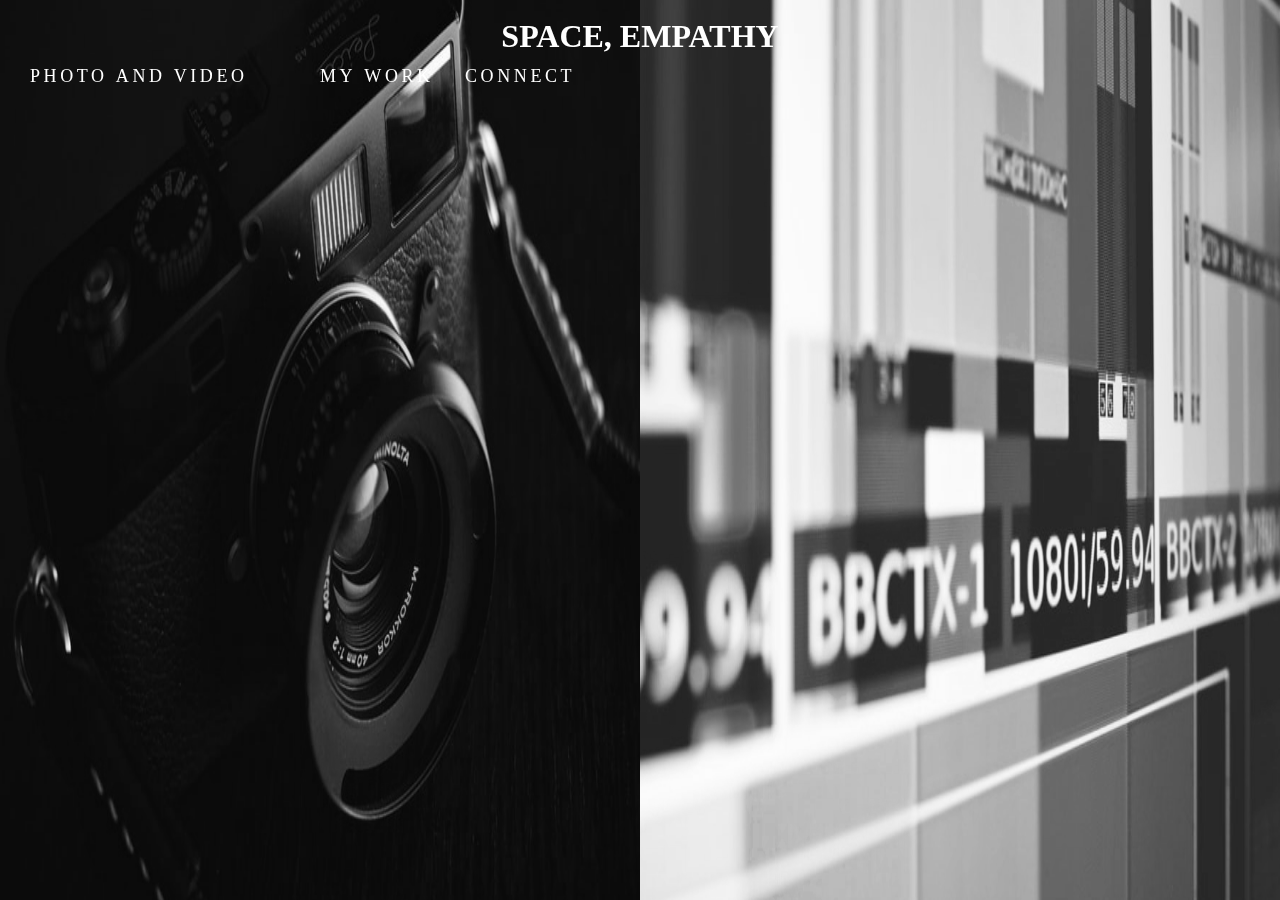
==== index.html @ 740374d9 "scroll ing" ====
<!DOCTYPE html>
<html lang="en">
<head>
  <meta charset="UTF-8">
  <title>Space, Empathy</title>

  <meta name="author" content="kade">
  <meta name="description" content="">

  <meta http-equiv="X-UA-Compatible" content="IE=edge">
  <meta name="viewport" content="width=device-width, initial-scale=1.0">

  <!-- og -->
  <meta property="og:type" content="website">
  <meta property="og:site_name" content="">
  <meta property="og:title" content="">
  <meta property="og:description" content="">
  <meta property="og:img" content="">
  <meta property="og:url" content="">

  <!-- twitter -->
  <meta property="twitter:card" content="summary">
  <meta property="twitter:site" content="">
  <meta property="twitter:title" content="">
  <meta property="twitter:description" content="">
  <meta property="twitter:img" content="">
  <meta property="twitter:url" content="">

  <!-- StyleSheet -->
  <link rel="stylesheet" href="./css/reset.css">
  <link rel="stylesheet" href="https://maxcdn.bootstrapcdn.com/font-awesome/4.7.0/css/font-awesome.min.css">
  <link rel="stylesheet" href="./css/global.css">

  <!-- favicon -->
  <link rel="icon" href="./favicon.png">
  <link rel="apple-touch-icon" href="./favicon.png">
</head>
<body>
<div class="body__container">
  <header id="photo-and-video">
    <nav>
      <h1>space, empathy</h1>
      <ul>
        <li><a href="#photo-and-video">Photo&nbsp;and&nbsp;Video</a></li>
        <li><a href="#my-work">My&nbsp;Work</a></li>
        <li><a href="#connect">Connect</a></li>
      </ul>
      <button type="button"><i class="fa fa-angle-left"></i></button>
    </nav>
    <section class="section home-section">
      <div class="camera-container"><img class="camera-img" src="./images/header-camera.jpg" alt="Camera"></div>
      <div class="video-container"><img class="video-img" src="./images/header-video.jpg" alt="Video"></div>
    </section>
  </header>
  <main>
    <!--<section class="hidden-section"></section>-->
    <section id="my-work" class="section">
      <h2>My Work</h2>
      <div class="work-container">

      </div>
    </section>
    <footer id="connect" class="section">

    </footer>
  </main>
</div>

<script src="./js/scroll.js"></script>
</body>
</html>
---- css/global.css ----
@import url("https://fonts.googleapis.com/css2?family=Noto+Sans+JP:wght@100;300;400;500;700;900&display=swap");.body__container{background:#4d4d4d;position:relative}.body__container *{box-sizing:border-box}.body__container .section{position:absolute;height:100vh;width:100%}.body__container #photo-and-video nav{box-sizing:border-box;position:fixed;z-index:10;top:0;left:0;right:0;color:#fff;padding:20px 0;text-transform:uppercase}.body__container #photo-and-video nav h1{font-size:32px;font-weight:700;text-align:center;margin-bottom:15px}.body__container #photo-and-video nav h1:hover{cursor:default}.body__container #photo-and-video nav ul{width:50%;padding:0 30px;display:grid;grid-template-columns:2fr 1fr 1fr;font-size:18px;font-weight:100;letter-spacing:.2em}.body__container #photo-and-video nav ul li a:hover{color:#a8a0a0}.body__container #photo-and-video nav button{display:none;border:none;outline:none;background:none;color:#fff;font-size:3em;position:absolute;transform:translate(-50%, -50%);top:75%;left:50px}.body__container #photo-and-video nav button:hover{cursor:pointer}.body__container #photo-and-video section{display:flex;z-index:3}.body__container #photo-and-video section .camera-container,.body__container #photo-and-video section .video-container{width:50%;height:100%;overflow:hidden;display:flex;justify-content:center;align-items:center;transition:all 2s}.body__container #photo-and-video section .camera-container.view,.body__container #photo-and-video section .video-container.view{width:100%}.body__container #photo-and-video section .camera-container.hide,.body__container #photo-and-video section .video-container.hide{width:0}.body__container #photo-and-video section .camera-container img,.body__container #photo-and-video section .video-container img{height:120%;width:120%;filter:grayscale(100%);transition:filter .5s;cursor:pointer}.body__container #photo-and-video section .camera-container img:hover,.body__container #photo-and-video section .video-container img:hover{filter:none}.body__container main #my-work{background:red;z-index:2}.body__container main #connect{background:blue;z-index:1}
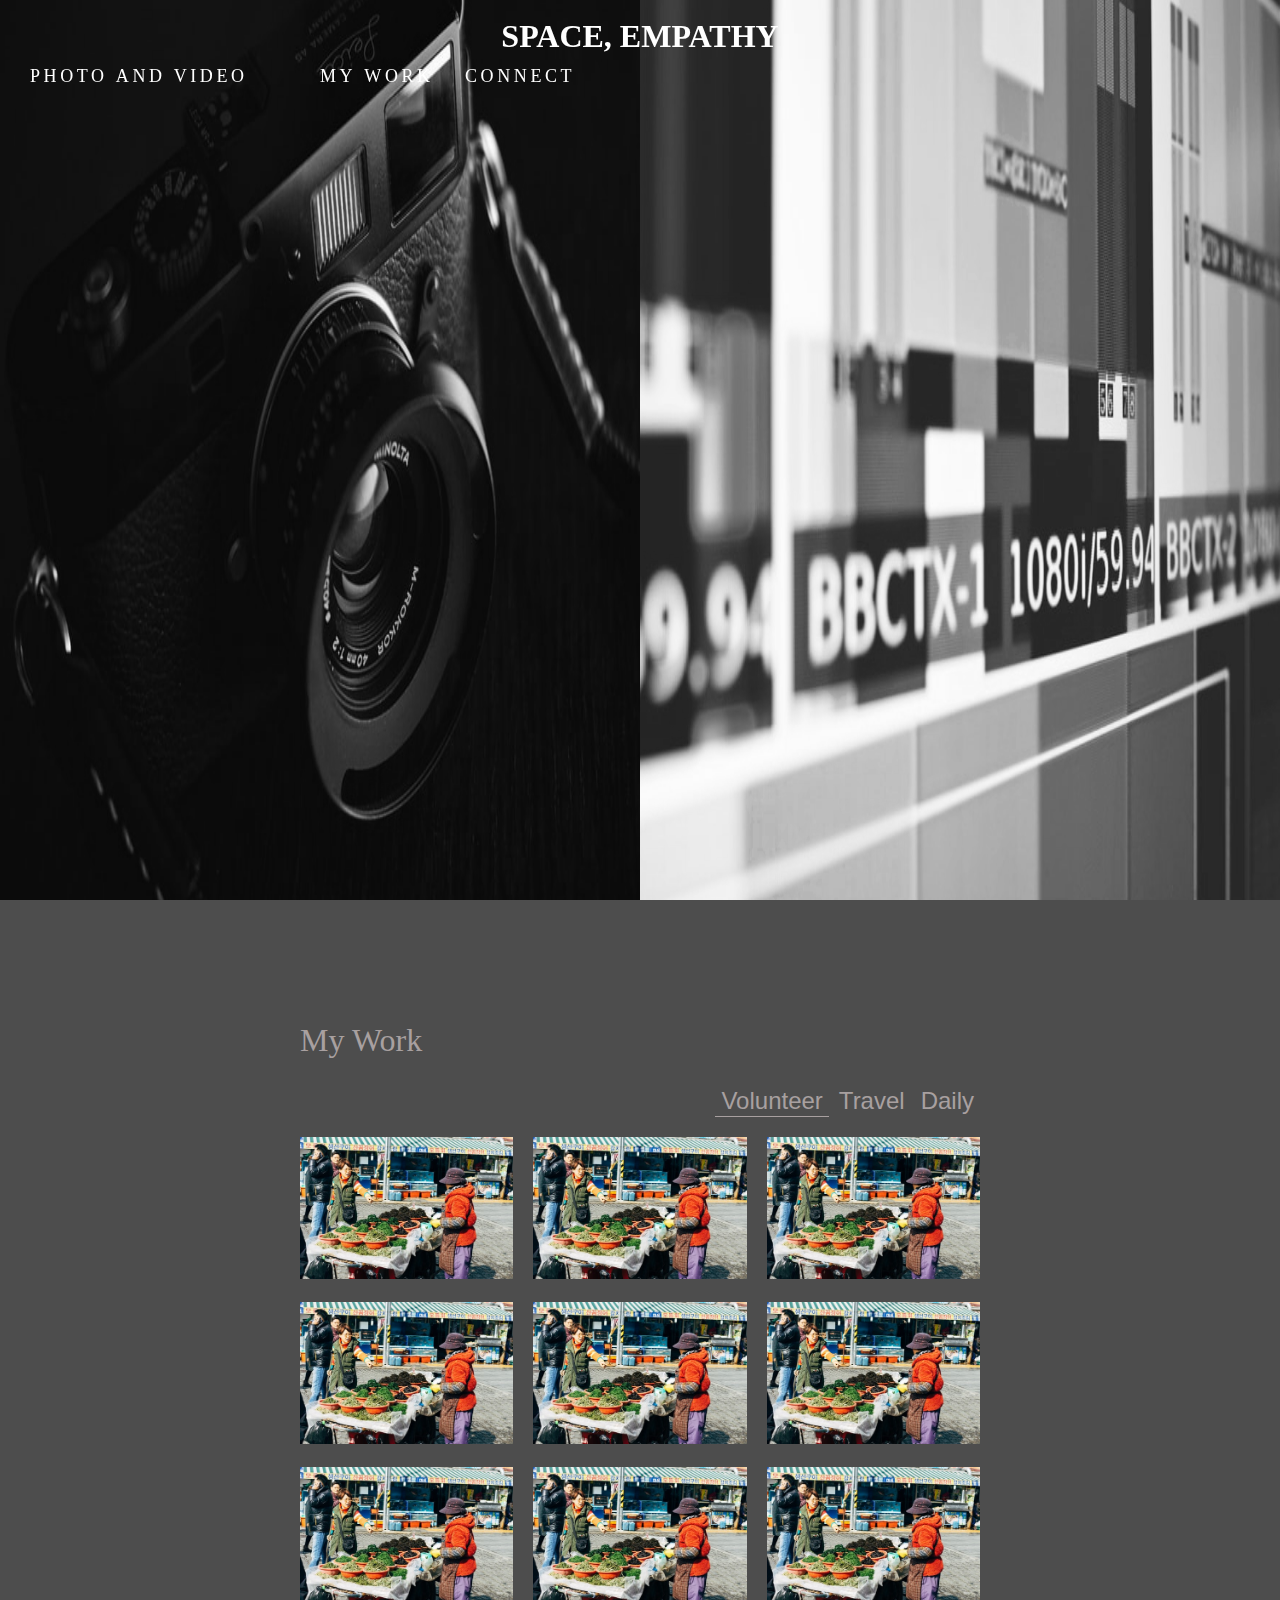
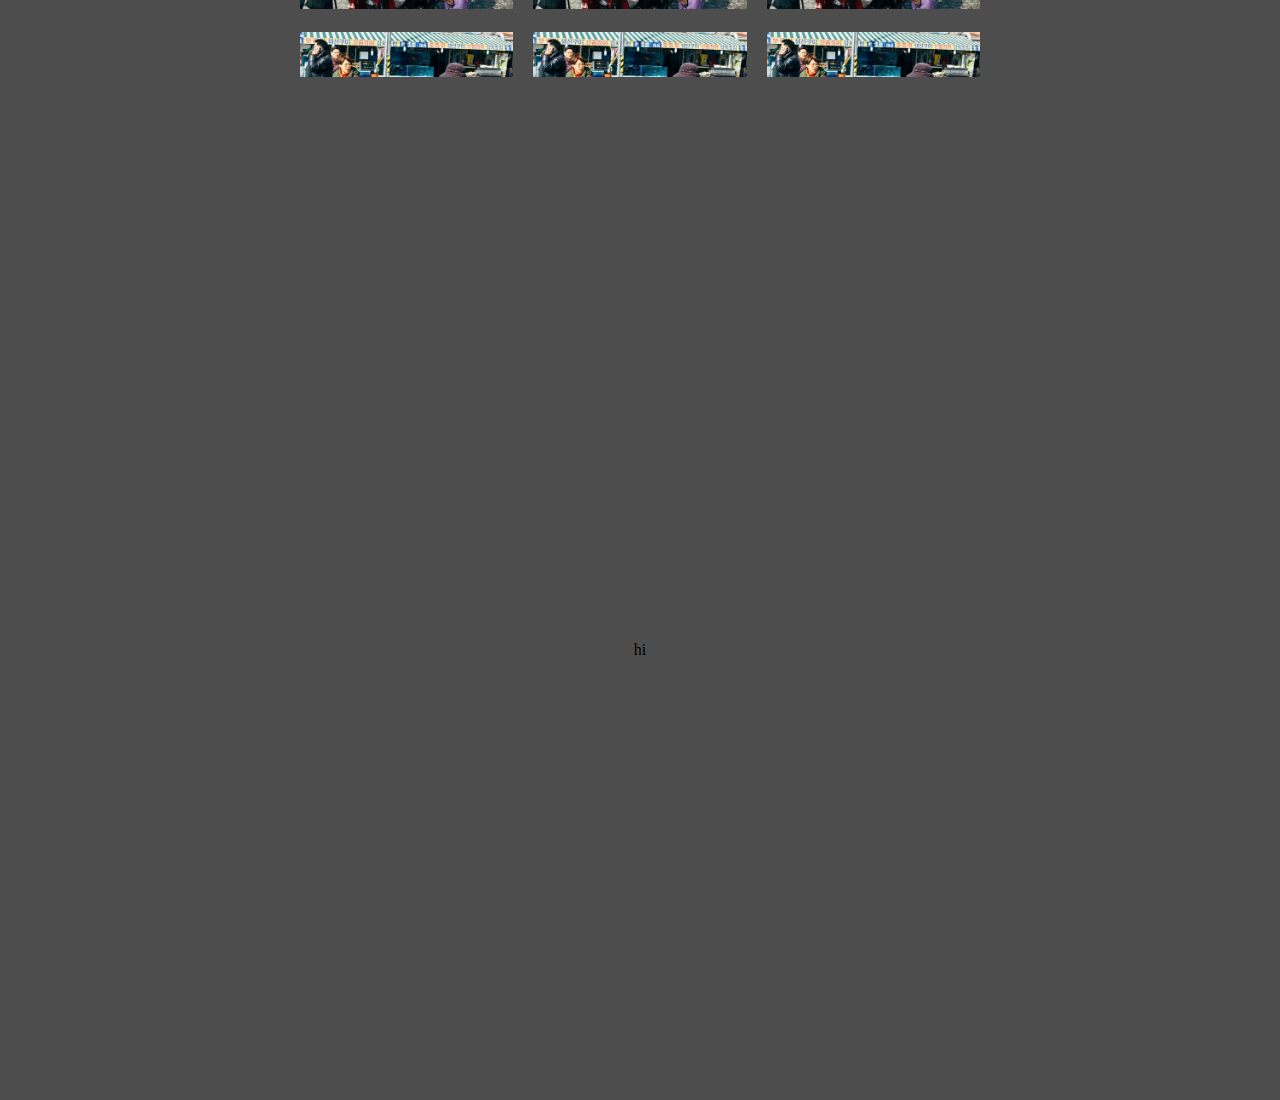
==== commit 9e37fbdf: "main js finish" ====
--- a/index.html
+++ b/index.html
@@ -56,16 +56,68 @@
     <!--<section class="hidden-section"></section>-->
     <section id="my-work" class="section">
       <h2>My Work</h2>
+      <div class="btn-group">
+        <button class="btn">Volunteer</button>
+        <button class="btn">Travel</button>
+        <button class="btn">Daily</button>
+      </div>
       <div class="work-container">
-
+        <div class="my-work-imgs display-on">
+          <ul>
+            <li><img src="./images/Daily1.jpg" alt="1"></li>
+            <li><img src="./images/Daily1.jpg" alt="1"></li>
+            <li><img src="./images/Daily1.jpg" alt="1"></li>
+            <li><img src="./images/Daily1.jpg" alt="1"></li>
+            <li><img src="./images/Daily1.jpg" alt="1"></li>
+            <li><img src="./images/Daily1.jpg" alt="1"></li>
+            <li><img src="./images/Daily1.jpg" alt="1"></li>
+            <li><img src="./images/Daily1.jpg" alt="1"></li>
+            <li><img src="./images/Daily1.jpg" alt="1"></li>
+            <li><img src="./images/Daily1.jpg" alt="1"></li>
+            <li><img src="./images/Daily1.jpg" alt="1"></li>
+            <li><img src="./images/Daily1.jpg" alt="1"></li>
+          </ul>
+        </div>
+        <div class="my-work-imgs display-none">
+          <ul>
+            <li><img src="./images/Daily2.jpg" alt="2"></li>
+            <li><img src="./images/Daily2.jpg" alt="2"></li>
+            <li><img src="./images/Daily2.jpg" alt="2"></li>
+            <li><img src="./images/Daily2.jpg" alt="2"></li>
+            <li><img src="./images/Daily2.jpg" alt="2"></li>
+            <li><img src="./images/Daily2.jpg" alt="2"></li>
+            <li><img src="./images/Daily2.jpg" alt="2"></li>
+            <li><img src="./images/Daily2.jpg" alt="2"></li>
+            <li><img src="./images/Daily2.jpg" alt="2"></li>
+            <li><img src="./images/Daily2.jpg" alt="2"></li>
+            <li><img src="./images/Daily2.jpg" alt="2"></li>
+            <li><img src="./images/Daily2.jpg" alt="2"></li>
+          </ul>
+        </div>
+        <div class="my-work-imgs display-none">
+          <ul>
+            <li><img src="./images/Daily3.jpg" alt="3"></li>
+            <li><img src="./images/Daily3.jpg" alt="3"></li>
+            <li><img src="./images/Daily3.jpg" alt="3"></li>
+            <li><img src="./images/Daily3.jpg" alt="3"></li>
+            <li><img src="./images/Daily3.jpg" alt="3"></li>
+            <li><img src="./images/Daily3.jpg" alt="3"></li>
+            <li><img src="./images/Daily3.jpg" alt="3"></li>
+            <li><img src="./images/Daily3.jpg" alt="3"></li>
+            <li><img src="./images/Daily3.jpg" alt="3"></li>
+            <li><img src="./images/Daily3.jpg" alt="3"></li>
+            <li><img src="./images/Daily3.jpg" alt="3"></li>
+            <li><img src="./images/Daily3.jpg" alt="3"></li>
+          </ul>
+        </div>
       </div>
     </section>
     <footer id="connect" class="section">
-
+      hi
     </footer>
   </main>
 </div>
 
-<script src="./js/scroll.js"></script>
+<script src="./js/global.js"></script>
 </body>
 </html>--- a/css/global.css
+++ b/css/global.css
@@ -1 +1 @@
-@import url("https://fonts.googleapis.com/css2?family=Noto+Sans+JP:wght@100;300;400;500;700;900&display=swap");.body__container{background:#4d4d4d;position:relative}.body__container *{box-sizing:border-box}.body__container .section{position:absolute;height:100vh;width:100%}.body__container #photo-and-video nav{box-sizing:border-box;position:fixed;z-index:10;top:0;left:0;right:0;color:#fff;padding:20px 0;text-transform:uppercase}.body__container #photo-and-video nav h1{font-size:32px;font-weight:700;text-align:center;margin-bottom:15px}.body__container #photo-and-video nav h1:hover{cursor:default}.body__container #photo-and-video nav ul{width:50%;padding:0 30px;display:grid;grid-template-columns:2fr 1fr 1fr;font-size:18px;font-weight:100;letter-spacing:.2em}.body__container #photo-and-video nav ul li a:hover{color:#a8a0a0}.body__container #photo-and-video nav button{display:none;border:none;outline:none;background:none;color:#fff;font-size:3em;position:absolute;transform:translate(-50%, -50%);top:75%;left:50px}.body__container #photo-and-video nav button:hover{cursor:pointer}.body__container #photo-and-video section{display:flex;z-index:3}.body__container #photo-and-video section .camera-container,.body__container #photo-and-video section .video-container{width:50%;height:100%;overflow:hidden;display:flex;justify-content:center;align-items:center;transition:all 2s}.body__container #photo-and-video section .camera-container.view,.body__container #photo-and-video section .video-container.view{width:100%}.body__container #photo-and-video section .camera-container.hide,.body__container #photo-and-video section .video-container.hide{width:0}.body__container #photo-and-video section .camera-container img,.body__container #photo-and-video section .video-container img{height:120%;width:120%;filter:grayscale(100%);transition:filter .5s;cursor:pointer}.body__container #photo-and-video section .camera-container img:hover,.body__container #photo-and-video section .video-container img:hover{filter:none}.body__container main #my-work{background:red;z-index:2}.body__container main #connect{background:blue;z-index:1}
+@import url("https://fonts.googleapis.com/css2?family=Noto+Sans+JP:wght@100;300;400;500;700;900&display=swap");.body__container{background:#4d4d4d;position:relative}.body__container *{box-sizing:border-box}.body__container *.section{position:absolute;height:100vh;width:100%;transition:all .8s ease-in}.body__container *.scroll-up{top:-100vh}.body__container *.scroll-down{top:0}.body__container *.display-none{display:none}.body__container *.display-on{display:block}.body__container #photo-and-video nav{box-sizing:border-box;position:fixed;z-index:10;top:0;left:0;right:0;color:#fff;padding:20px 0;text-transform:uppercase}.body__container #photo-and-video nav h1{font-size:32px;font-weight:700;text-align:center;margin-bottom:15px}.body__container #photo-and-video nav h1:hover{cursor:default}.body__container #photo-and-video nav ul{width:50%;padding:0 30px;display:grid;grid-template-columns:2fr 1fr 1fr;font-size:18px;font-weight:100;letter-spacing:.2em}.body__container #photo-and-video nav ul li a:hover{color:#a8a0a0}.body__container #photo-and-video nav button{display:none;border:none;outline:none;background:none;color:#fff;font-size:3em;position:absolute;transform:translate(-50%, -50%);top:75%;left:50px}.body__container #photo-and-video nav button:hover{cursor:pointer}.body__container #photo-and-video section{display:flex;z-index:5}.body__container #photo-and-video section .camera-container,.body__container #photo-and-video section .video-container{width:50%;height:100%;overflow:hidden;display:flex;justify-content:center;align-items:center;transition:all 2s}.body__container #photo-and-video section .camera-container.view,.body__container #photo-and-video section .video-container.view{width:100%}.body__container #photo-and-video section .camera-container.hide,.body__container #photo-and-video section .video-container.hide{width:0}.body__container #photo-and-video section .camera-container img,.body__container #photo-and-video section .video-container img{height:120%;width:120%;filter:grayscale(100%);transition:filter .5s;cursor:pointer}.body__container #photo-and-video section .camera-container img:hover,.body__container #photo-and-video section .video-container img:hover{filter:none}.body__container main #my-work{background:#4d4d4d;display:flex;flex-direction:column;justify-content:center;align-items:center;padding:0 300px;top:100vh}.body__container main #my-work h2{font-size:32px;color:#a8a0a0;font-weight:400;align-self:flex-start;margin-bottom:30px}.body__container main #my-work .btn-group{margin-left:auto;margin-bottom:20px}.body__container main #my-work .btn-group button{border:none;outline:none;background:none;font-size:24px;color:#a8a0a0;border-bottom:1px solid #4d4d4d}.body__container main #my-work .btn-group button:hover{cursor:pointer}.body__container main #my-work .work-container{width:100%;height:60%;overflow-y:scroll;-ms-overflow-style:none;scrollbar-width:none}.body__container main #my-work .work-container::-webkit-scrollbar{display:none}.body__container main #my-work .work-container .my-work-imgs{width:100%}.body__container main #my-work .work-container .my-work-imgs ul{width:100%;display:grid;grid-template-columns:repeat(3, 1fr);gap:20px}.body__container main #my-work .work-container .my-work-imgs ul li img{width:100%}.body__container main #connect{top:200vh;background:#4d4d4d;display:flex;justify-content:center;align-items:center}
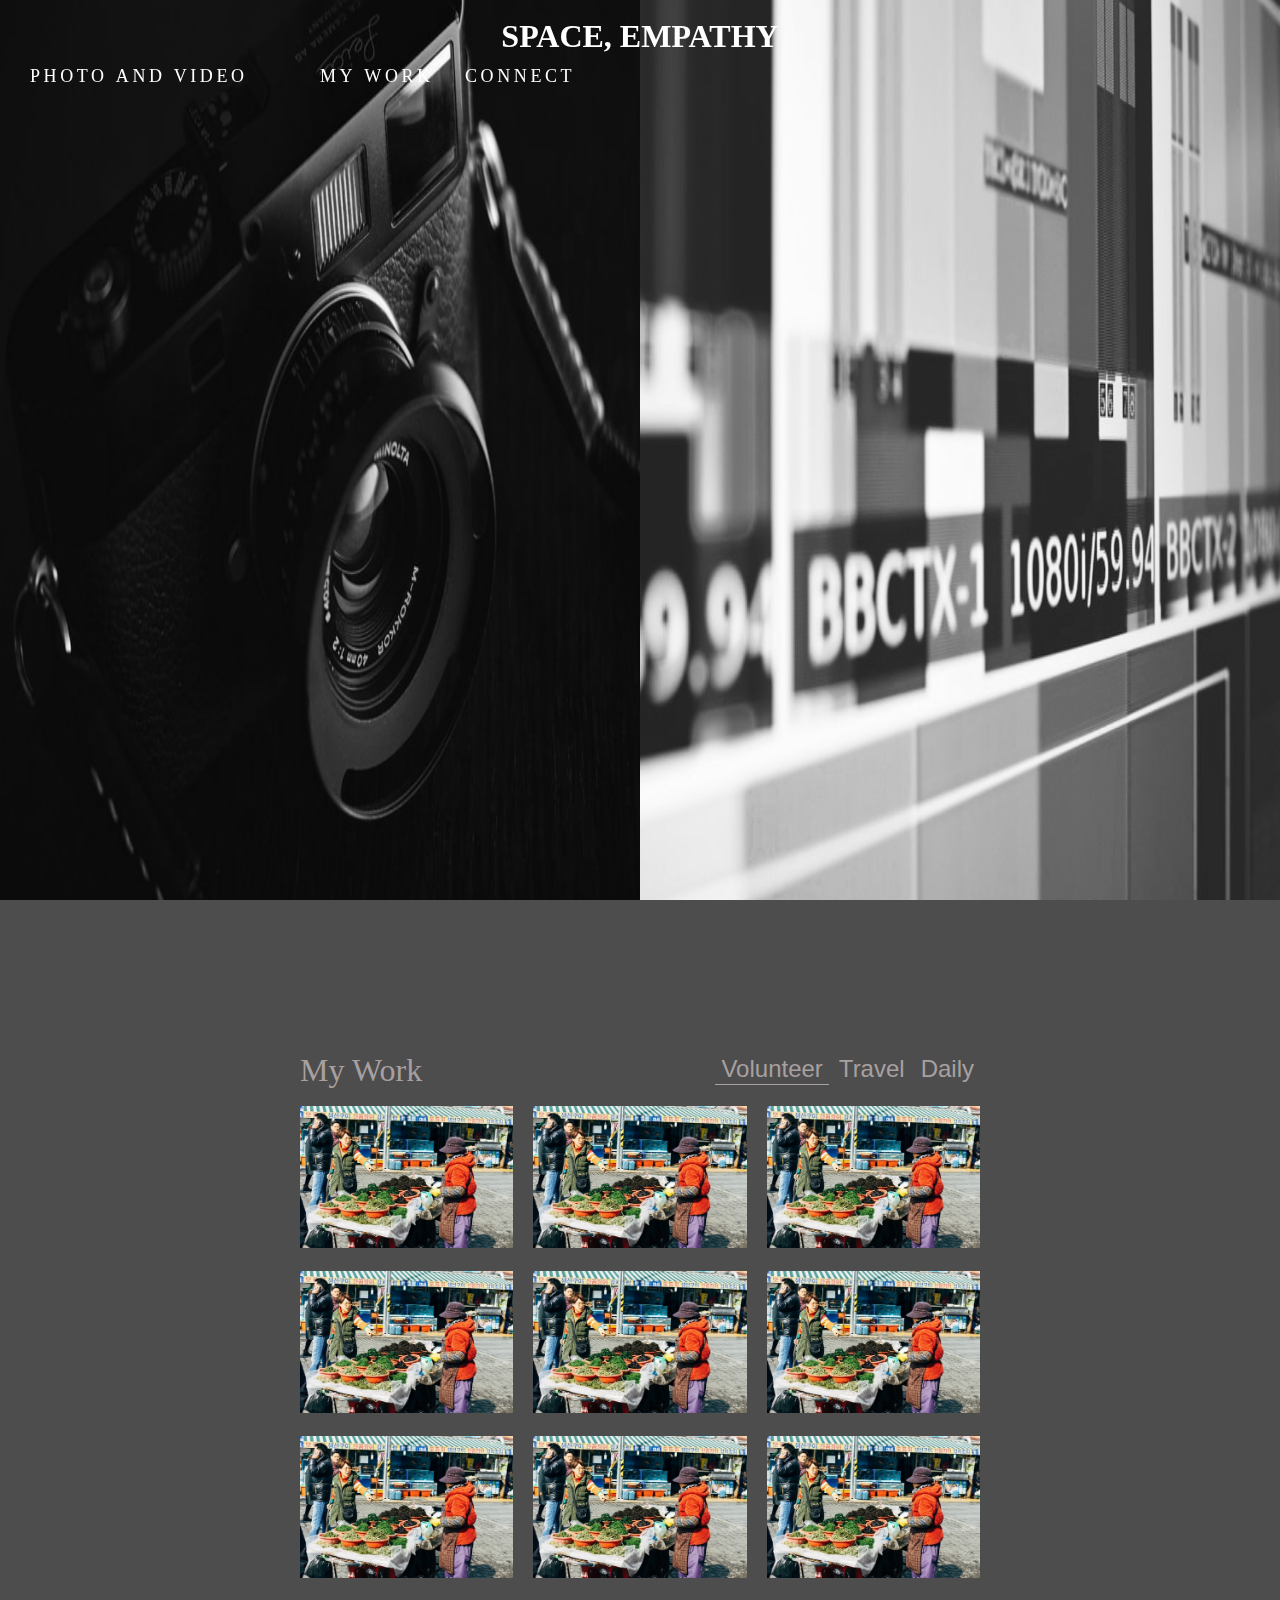
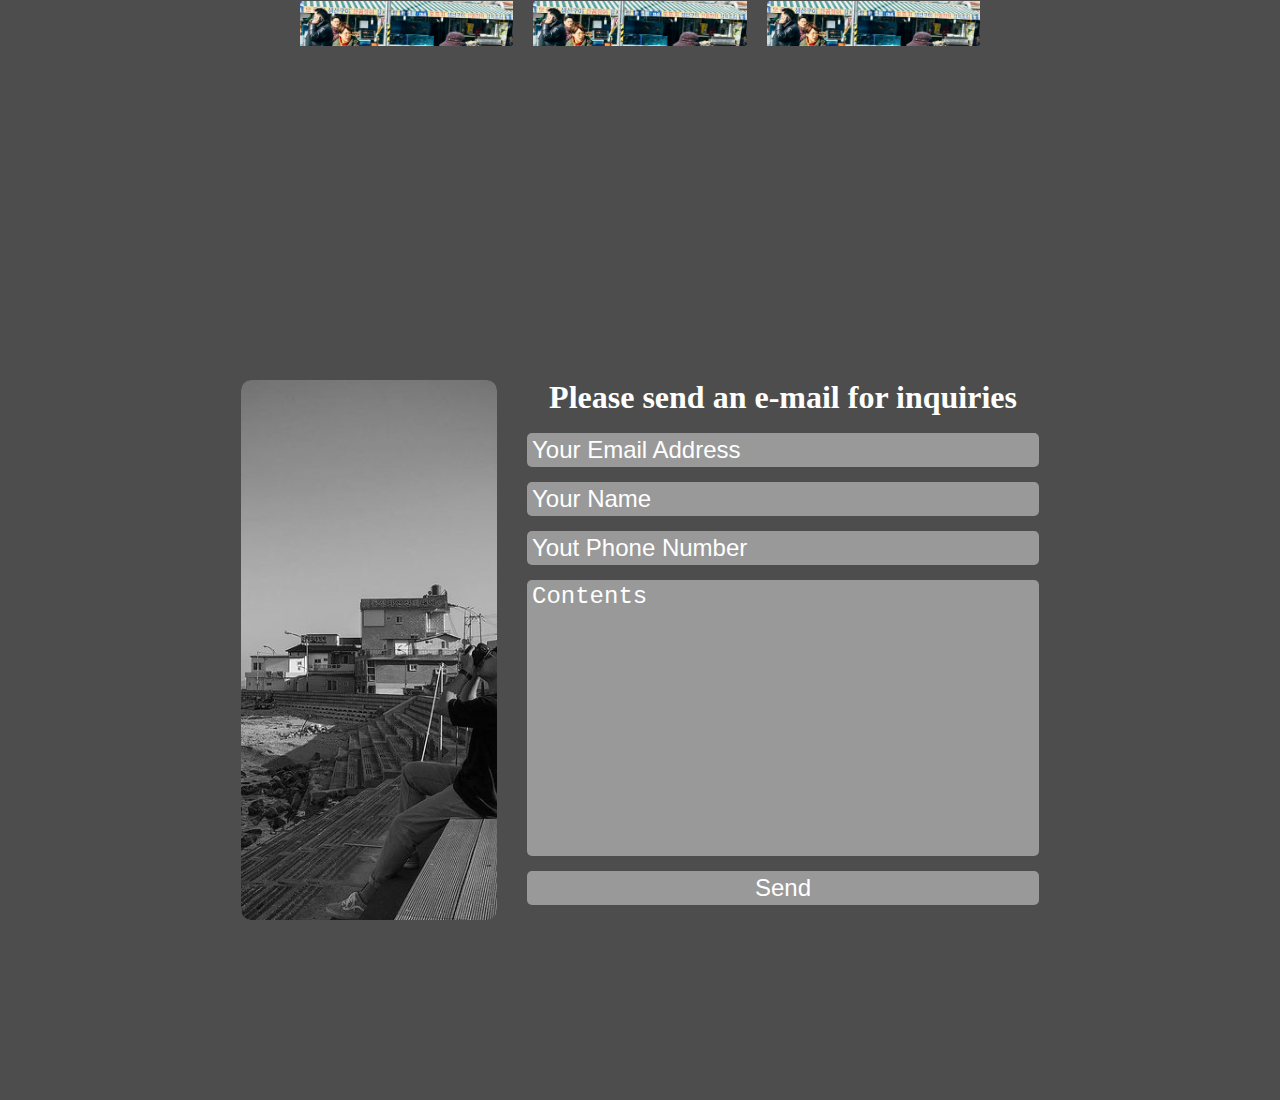
==== commit d6150511: "main mark up finish" ====
--- a/index.html
+++ b/index.html
@@ -55,11 +55,13 @@
   <main>
     <!--<section class="hidden-section"></section>-->
     <section id="my-work" class="section">
-      <h2>My Work</h2>
-      <div class="btn-group">
-        <button class="btn">Volunteer</button>
-        <button class="btn">Travel</button>
-        <button class="btn">Daily</button>
+      <div class="work-header">
+        <h2>My Work</h2>
+        <div class="btn-group">
+          <button class="btn">Volunteer</button>
+          <button class="btn">Travel</button>
+          <button class="btn">Daily</button>
+        </div>
       </div>
       <div class="work-container">
         <div class="my-work-imgs display-on">
@@ -113,7 +115,33 @@
       </div>
     </section>
     <footer id="connect" class="section">
-      hi
+      <div class="profile-container">
+        <div class="profile-img"></div>
+        <div class="description">
+          <ul>
+            <li>Photographer</li>
+            <li>TaeSan</li>
+          </ul>
+          <ul>
+            <li>Instagram</li>
+            <li><a href="#">Go To Instagram</a></li>
+          </ul>
+          <ul>
+            <li>FaceBook</li>
+            <li><a href="#">Go To FaceBook</a></li>
+          </ul>
+        </div>
+      </div>
+      <div class="send-container" >
+        <h3>Please send an e-mail for inquiries</h3>
+        <form action="/" method="post">
+          <input type="email" placeholder="Your Email Address">
+          <input type="text" placeholder="Your Name">
+          <input type="phone" placeholder="Yout Phone Number">
+          <textarea cols="30" rows="10" placeholder="Contents"></textarea>
+          <button type="submit">Send</button>
+        </form>
+      </div>
     </footer>
   </main>
 </div>
--- a/css/global.css
+++ b/css/global.css
@@ -1 +1 @@
-@import url("https://fonts.googleapis.com/css2?family=Noto+Sans+JP:wght@100;300;400;500;700;900&display=swap");.body__container{background:#4d4d4d;position:relative}.body__container *{box-sizing:border-box}.body__container *.section{position:absolute;height:100vh;width:100%;transition:all .8s ease-in}.body__container *.scroll-up{top:-100vh}.body__container *.scroll-down{top:0}.body__container *.display-none{display:none}.body__container *.display-on{display:block}.body__container #photo-and-video nav{box-sizing:border-box;position:fixed;z-index:10;top:0;left:0;right:0;color:#fff;padding:20px 0;text-transform:uppercase}.body__container #photo-and-video nav h1{font-size:32px;font-weight:700;text-align:center;margin-bottom:15px}.body__container #photo-and-video nav h1:hover{cursor:default}.body__container #photo-and-video nav ul{width:50%;padding:0 30px;display:grid;grid-template-columns:2fr 1fr 1fr;font-size:18px;font-weight:100;letter-spacing:.2em}.body__container #photo-and-video nav ul li a:hover{color:#a8a0a0}.body__container #photo-and-video nav button{display:none;border:none;outline:none;background:none;color:#fff;font-size:3em;position:absolute;transform:translate(-50%, -50%);top:75%;left:50px}.body__container #photo-and-video nav button:hover{cursor:pointer}.body__container #photo-and-video section{display:flex;z-index:5}.body__container #photo-and-video section .camera-container,.body__container #photo-and-video section .video-container{width:50%;height:100%;overflow:hidden;display:flex;justify-content:center;align-items:center;transition:all 2s}.body__container #photo-and-video section .camera-container.view,.body__container #photo-and-video section .video-container.view{width:100%}.body__container #photo-and-video section .camera-container.hide,.body__container #photo-and-video section .video-container.hide{width:0}.body__container #photo-and-video section .camera-container img,.body__container #photo-and-video section .video-container img{height:120%;width:120%;filter:grayscale(100%);transition:filter .5s;cursor:pointer}.body__container #photo-and-video section .camera-container img:hover,.body__container #photo-and-video section .video-container img:hover{filter:none}.body__container main #my-work{background:#4d4d4d;display:flex;flex-direction:column;justify-content:center;align-items:center;padding:0 300px;top:100vh}.body__container main #my-work h2{font-size:32px;color:#a8a0a0;font-weight:400;align-self:flex-start;margin-bottom:30px}.body__container main #my-work .btn-group{margin-left:auto;margin-bottom:20px}.body__container main #my-work .btn-group button{border:none;outline:none;background:none;font-size:24px;color:#a8a0a0;border-bottom:1px solid #4d4d4d}.body__container main #my-work .btn-group button:hover{cursor:pointer}.body__container main #my-work .work-container{width:100%;height:60%;overflow-y:scroll;-ms-overflow-style:none;scrollbar-width:none}.body__container main #my-work .work-container::-webkit-scrollbar{display:none}.body__container main #my-work .work-container .my-work-imgs{width:100%}.body__container main #my-work .work-container .my-work-imgs ul{width:100%;display:grid;grid-template-columns:repeat(3, 1fr);gap:20px}.body__container main #my-work .work-container .my-work-imgs ul li img{width:100%}.body__container main #connect{top:200vh;background:#4d4d4d;display:flex;justify-content:center;align-items:center}
+@import url("https://fonts.googleapis.com/css2?family=Noto+Sans+JP:wght@100;300;400;500;700;900&display=swap");.body__container{background:#4d4d4d;position:relative}.body__container *{box-sizing:border-box}.body__container *.section{position:absolute;height:100vh;width:100%;transition:all .8s ease-in}.body__container *.scroll-up{top:-100vh}.body__container *.scroll-down{top:0}.body__container *.display-none{display:none}.body__container *.display-on{display:block}.body__container #photo-and-video nav{box-sizing:border-box;position:fixed;z-index:10;top:0;left:0;right:0;color:#fff;padding:20px 0;text-transform:uppercase}.body__container #photo-and-video nav h1{font-size:32px;font-weight:700;text-align:center;margin-bottom:15px}.body__container #photo-and-video nav h1:hover{cursor:default}.body__container #photo-and-video nav ul{width:50%;padding:0 30px;display:grid;grid-template-columns:2fr 1fr 1fr;font-size:18px;font-weight:100;letter-spacing:.2em}.body__container #photo-and-video nav ul li a:hover{color:#a8a0a0}.body__container #photo-and-video nav button{display:none;border:none;outline:none;background:none;color:#fff;font-size:3em;position:absolute;transform:translate(-50%, -50%);top:75%;left:50px}.body__container #photo-and-video nav button:hover{cursor:pointer}.body__container #photo-and-video section{display:flex;z-index:5}.body__container #photo-and-video section .camera-container,.body__container #photo-and-video section .video-container{width:50%;height:100%;overflow:hidden;display:flex;justify-content:center;align-items:center;transition:all 2s}.body__container #photo-and-video section .camera-container.view,.body__container #photo-and-video section .video-container.view{width:100%}.body__container #photo-and-video section .camera-container.hide,.body__container #photo-and-video section .video-container.hide{width:0}.body__container #photo-and-video section .camera-container img,.body__container #photo-and-video section .video-container img{height:120%;width:120%;filter:grayscale(100%);transition:filter .5s;cursor:pointer}.body__container #photo-and-video section .camera-container img:hover,.body__container #photo-and-video section .video-container img:hover{filter:none}.body__container main #my-work{background:#4d4d4d;display:flex;flex-direction:column;justify-content:center;align-items:center;padding:0 300px;top:100vh}.body__container main #my-work .work-header{width:100%;margin-left:auto;margin-bottom:20px;display:flex;justify-content:space-between}.body__container main #my-work .work-header h2{font-size:32px;color:#a8a0a0;font-weight:400;align-self:flex-start}.body__container main #my-work .work-header .btn-group button{border:none;outline:none;background:none;font-size:24px;color:#a8a0a0;border-bottom:1px solid #4d4d4d}.body__container main #my-work .work-header .btn-group button:hover{cursor:pointer}.body__container main #my-work .work-container{width:100%;height:60%;overflow-y:scroll;-ms-overflow-style:none;scrollbar-width:none}.body__container main #my-work .work-container::-webkit-scrollbar{display:none}.body__container main #my-work .work-container .my-work-imgs{width:100%}.body__container main #my-work .work-container .my-work-imgs ul{width:100%;display:grid;grid-template-columns:repeat(3, 1fr);gap:20px}.body__container main #my-work .work-container .my-work-imgs ul li img{width:100%}.body__container main #connect{top:200vh;background:#4d4d4d;display:flex;justify-content:center;align-items:center;gap:30px}.body__container main #connect .profile-container{border-radius:10px;position:relative;overflow:hidden;width:20%;height:60vh;text-indent:-250px;transition:all .5s}.body__container main #connect .profile-container:hover{text-indent:0}.body__container main #connect .profile-container:hover .profile-img{filter:blur(3px)}.body__container main #connect .profile-container .profile-img{border-radius:10px;overflow:hidden;width:100%;height:100%;top:0;left:0;position:absolute;background:url("../images/profile.png");background-position:-190px center;background-repeat:no-repeat}.body__container main #connect .profile-container .description{position:absolute;width:100%;height:100%;top:30px;left:20px}.body__container main #connect .profile-container .description ul{margin-bottom:20px}.body__container main #connect .profile-container .description ul li:first-child{font-size:32px;color:#fff;margin-bottom:10px}.body__container main #connect .profile-container .description ul li:last-child{font-size:24px}.body__container main #connect .send-container{width:40%}.body__container main #connect .send-container h3{text-align:center;font-size:32px;font-weight:700;color:#fff;margin-bottom:20px}.body__container main #connect .send-container form{display:flex;flex-direction:column}.body__container main #connect .send-container form *{border:none;outline:none;border-radius:5px;background:#999;color:#fff;margin-bottom:15px;padding:3px 5px;font-size:24px;font-weight:100}.body__container main #connect .send-container form *::placeholder{color:#fff}.body__container main #connect .send-container form textarea{resize:none}.body__container main #connect .send-container form button{transition:all .3s}.body__container main #connect .send-container form button:hover{cursor:pointer;background:#424242;color:#a8a0a0}
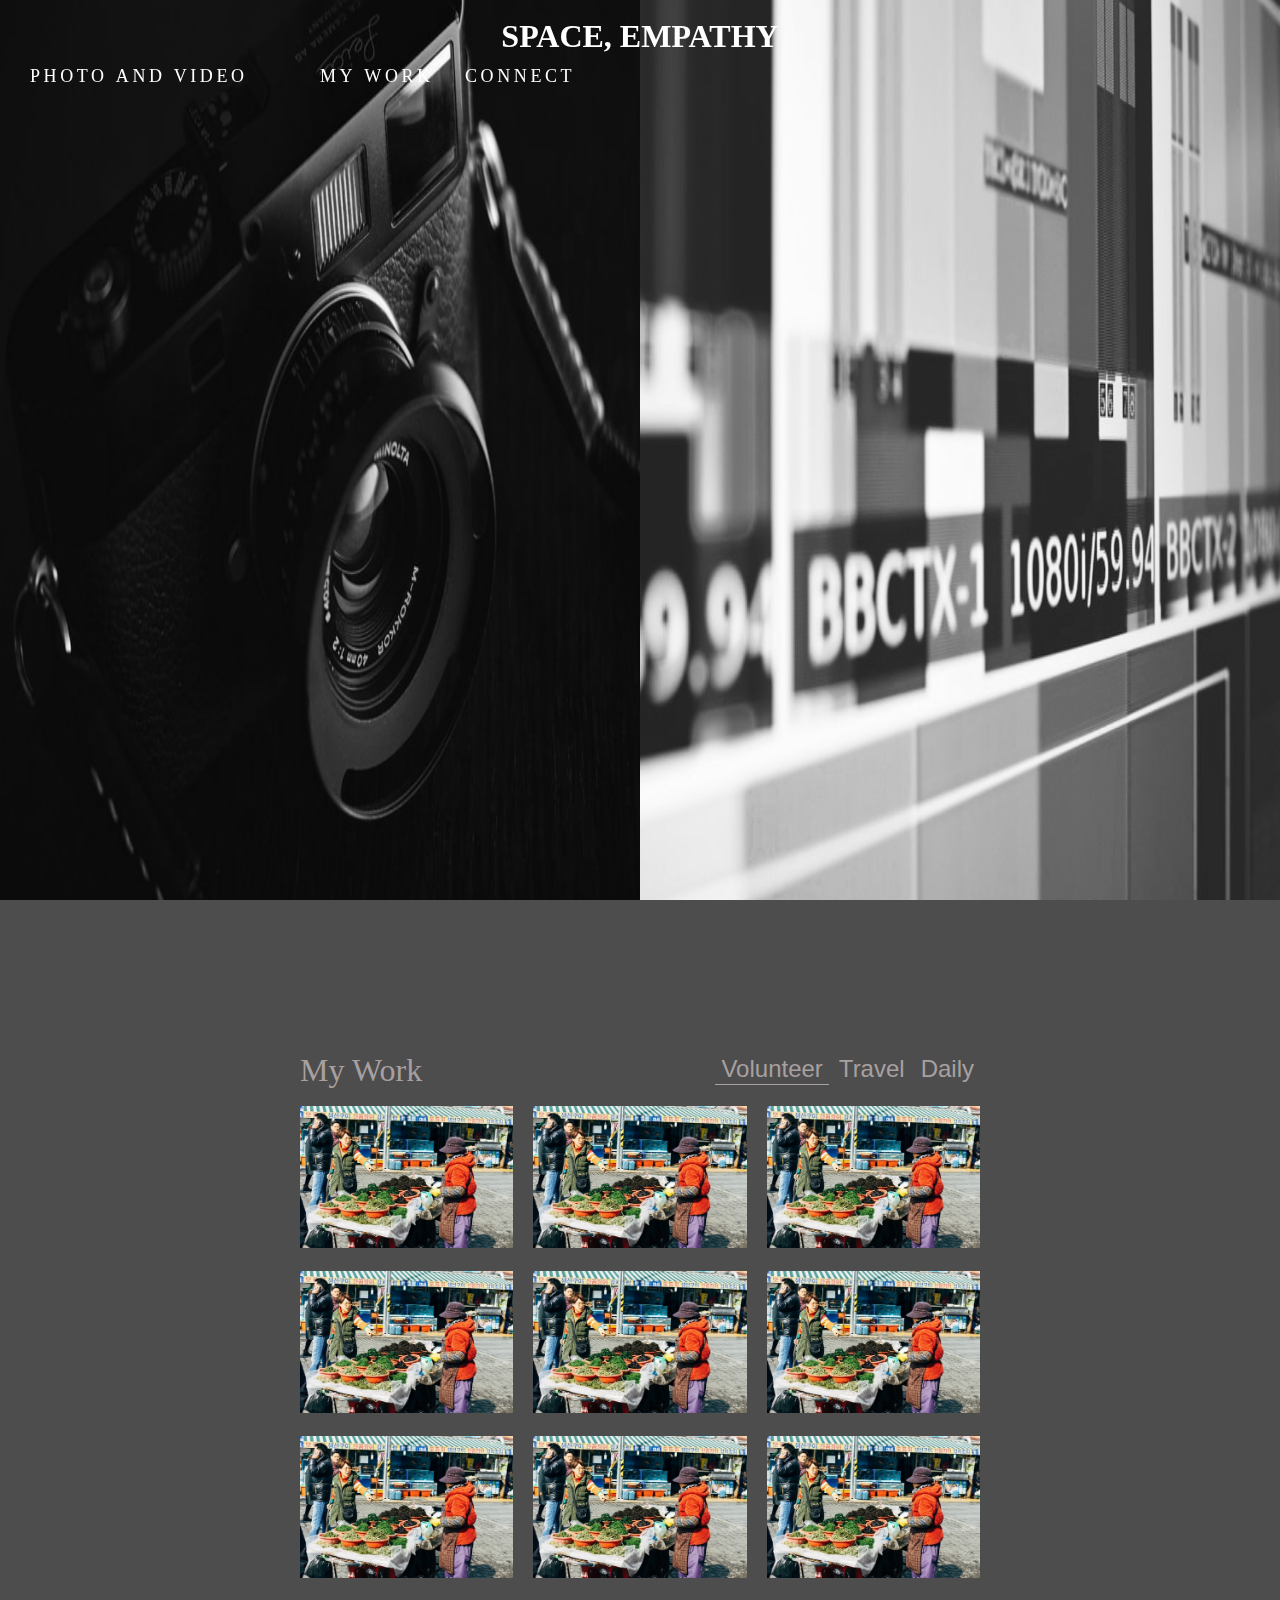
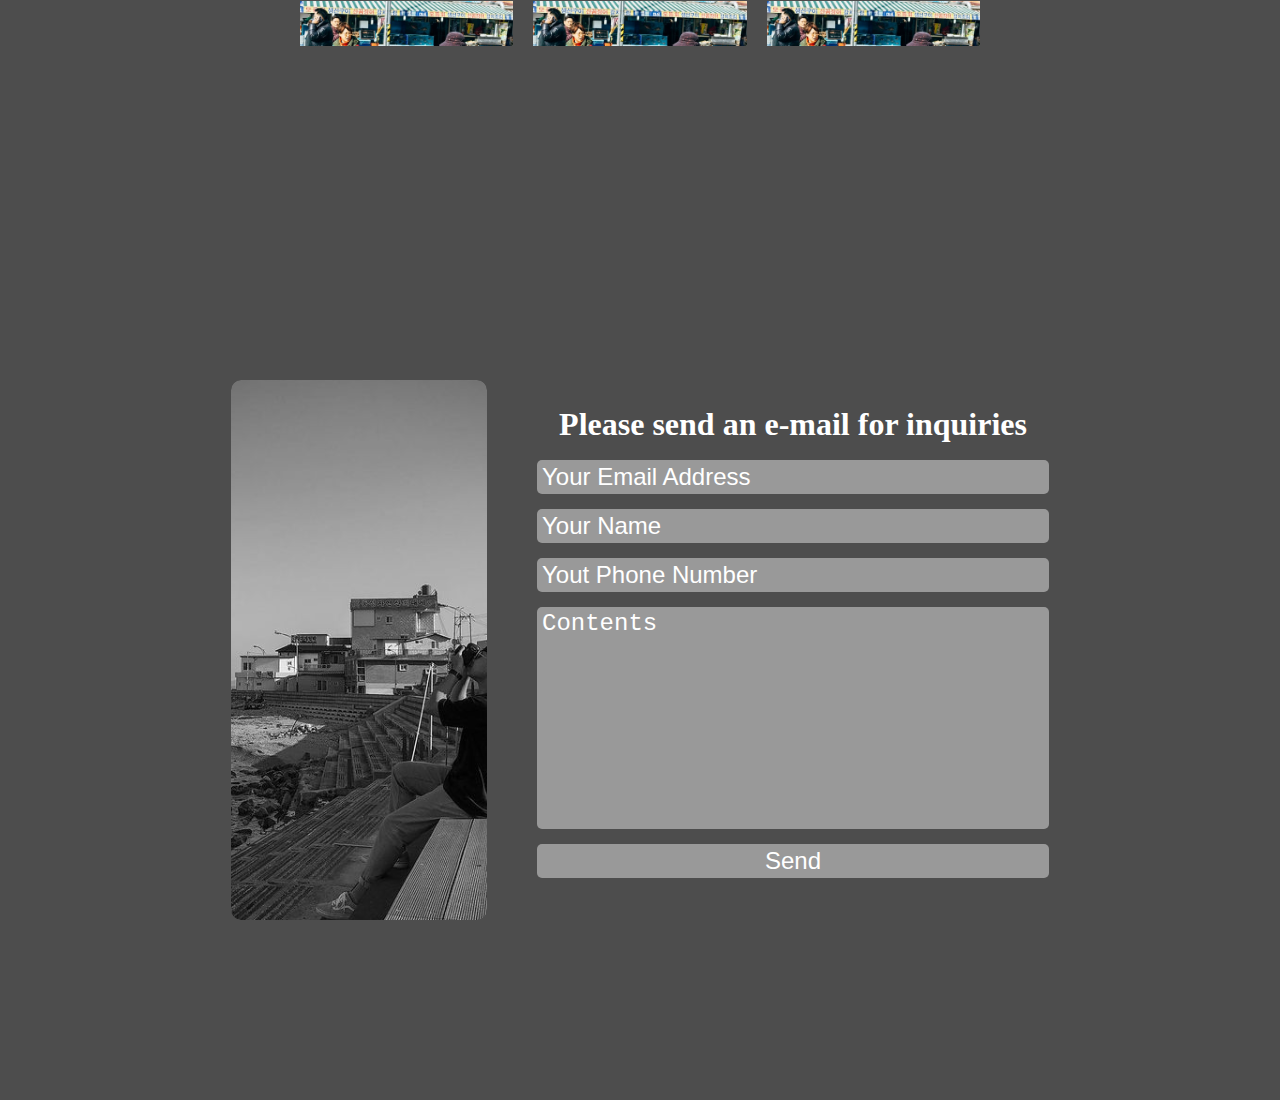
==== commit 729fc50c: "mobile js ing" ====
--- a/index.html
+++ b/index.html
@@ -8,7 +8,7 @@
   <meta name="description" content="">
 
   <meta http-equiv="X-UA-Compatible" content="IE=edge">
-  <meta name="viewport" content="width=device-width, initial-scale=1.0">
+  <meta name="viewport" content="width=device-width, height=device-height, initial-scale=1.0">
 
   <!-- og -->
   <meta property="og:type" content="website">
@@ -30,6 +30,9 @@
   <link rel="stylesheet" href="./css/reset.css">
   <link rel="stylesheet" href="https://maxcdn.bootstrapcdn.com/font-awesome/4.7.0/css/font-awesome.min.css">
   <link rel="stylesheet" href="./css/global.css">
+  <link rel="stylesheet" media="(max-width: 1080px)" href="./css/1080style.css">
+  <link rel="stylesheet" media="(max-width: 768px)" href="./css/768style.css">
+  <link rel="stylesheet" media="(max-width: 400px)" href="./css/400style.css">
 
   <!-- favicon -->
   <link rel="icon" href="./favicon.png">
@@ -40,12 +43,14 @@
   <header id="photo-and-video">
     <nav>
       <h1>space, empathy</h1>
+      <button class="open-menu"><i class="fa fa-bars"></i></button>
+      <button class="close-menu"><i class="fa fa-close"></i></button>
       <ul>
         <li><a href="#photo-and-video">Photo&nbsp;and&nbsp;Video</a></li>
         <li><a href="#my-work">My&nbsp;Work</a></li>
         <li><a href="#connect">Connect</a></li>
       </ul>
-      <button type="button"><i class="fa fa-angle-left"></i></button>
+      <button class="prev-btn" type="button"><i class="fa fa-angle-left"></i></button>
     </nav>
     <section class="section home-section">
       <div class="camera-container"><img class="camera-img" src="./images/header-camera.jpg" alt="Camera"></div>
@@ -53,7 +58,44 @@
     </section>
   </header>
   <main>
-    <!--<section class="hidden-section"></section>-->
+    <section class="hidden-camera">
+      <ul class="img-container">
+        <li><img class="hidden-img" src="./images/Daily3.jpg" alt="img"></li>
+        <li><img class="hidden-img" src="./images/Daily3.jpg" alt="img"></li>
+        <li><img class="hidden-img" src="./images/Daily3.jpg" alt="img"></li>
+        <li><img class="hidden-img" src="./images/Daily3.jpg" alt="img"></li>
+        <li><img class="hidden-img" src="./images/Daily3.jpg" alt="img"></li>
+        <li><img class="hidden-img" src="./images/Daily3.jpg" alt="img"></li>
+        <li><img class="hidden-img" src="./images/Daily3.jpg" alt="img"></li>
+        <li><img class="hidden-img" src="./images/Daily3.jpg" alt="img"></li>
+        <li><img class="hidden-img" src="./images/Daily3.jpg" alt="img"></li>
+        <li><img class="hidden-img" src="./images/Daily3.jpg" alt="img"></li>
+        <li><img class="hidden-img" src="./images/Daily3.jpg" alt="img"></li>
+        <li><img class="hidden-img" src="./images/Daily3.jpg" alt="img"></li>
+        <li><img class="hidden-img" src="./images/Daily3.jpg" alt="img"></li>
+        <li><img class="hidden-img" src="./images/Daily3.jpg" alt="img"></li>
+        <li><img class="hidden-img" src="./images/Daily3.jpg" alt="img"></li>
+        <li><img class="hidden-img" src="./images/Daily3.jpg" alt="img"></li>
+        <li><img class="hidden-img" src="./images/Daily3.jpg" alt="img"></li>
+        <li><img class="hidden-img" src="./images/Daily3.jpg" alt="img"></li>
+        <li><img class="hidden-img" src="./images/Daily3.jpg" alt="img"></li>
+        <li><img class="hidden-img" src="./images/Daily3.jpg" alt="img"></li>
+      </ul>
+    </section>
+    <section class="hidden-video off">
+      <ul class="img-container">
+        <li><video src="./videos/video8.mp4" controls></video></li>
+        <li><video src="./videos/video8.mp4" controls></video></li>
+        <li><video src="./videos/video8.mp4" controls></video></li>
+        <li><video src="./videos/video8.mp4" controls></video></li>
+        <li><video src="./videos/video8.mp4" controls></video></li>
+        <li><video src="./videos/video8.mp4" controls></video></li>
+        <li><video src="./videos/video8.mp4" controls></video></li>
+        <li><video src="./videos/video8.mp4" controls></video></li>
+        <li><video src="./videos/video8.mp4" controls></video></li>
+        <li><video src="./videos/video8.mp4" controls></video></li>
+      </ul>
+    </section>
     <section id="my-work" class="section">
       <div class="work-header">
         <h2>My Work</h2>
@@ -138,7 +180,7 @@
           <input type="email" placeholder="Your Email Address">
           <input type="text" placeholder="Your Name">
           <input type="phone" placeholder="Yout Phone Number">
-          <textarea cols="30" rows="10" placeholder="Contents"></textarea>
+          <textarea cols="30" rows="8" placeholder="Contents"></textarea>
           <button type="submit">Send</button>
         </form>
       </div>
--- a/css/global.css
+++ b/css/global.css
@@ -1 +1 @@
-@import url("https://fonts.googleapis.com/css2?family=Noto+Sans+JP:wght@100;300;400;500;700;900&display=swap");.body__container{background:#4d4d4d;position:relative}.body__container *{box-sizing:border-box}.body__container *.section{position:absolute;height:100vh;width:100%;transition:all .8s ease-in}.body__container *.scroll-up{top:-100vh}.body__container *.scroll-down{top:0}.body__container *.display-none{display:none}.body__container *.display-on{display:block}.body__container #photo-and-video nav{box-sizing:border-box;position:fixed;z-index:10;top:0;left:0;right:0;color:#fff;padding:20px 0;text-transform:uppercase}.body__container #photo-and-video nav h1{font-size:32px;font-weight:700;text-align:center;margin-bottom:15px}.body__container #photo-and-video nav h1:hover{cursor:default}.body__container #photo-and-video nav ul{width:50%;padding:0 30px;display:grid;grid-template-columns:2fr 1fr 1fr;font-size:18px;font-weight:100;letter-spacing:.2em}.body__container #photo-and-video nav ul li a:hover{color:#a8a0a0}.body__container #photo-and-video nav button{display:none;border:none;outline:none;background:none;color:#fff;font-size:3em;position:absolute;transform:translate(-50%, -50%);top:75%;left:50px}.body__container #photo-and-video nav button:hover{cursor:pointer}.body__container #photo-and-video section{display:flex;z-index:5}.body__container #photo-and-video section .camera-container,.body__container #photo-and-video section .video-container{width:50%;height:100%;overflow:hidden;display:flex;justify-content:center;align-items:center;transition:all 2s}.body__container #photo-and-video section .camera-container.view,.body__container #photo-and-video section .video-container.view{width:100%}.body__container #photo-and-video section .camera-container.hide,.body__container #photo-and-video section .video-container.hide{width:0}.body__container #photo-and-video section .camera-container img,.body__container #photo-and-video section .video-container img{height:120%;width:120%;filter:grayscale(100%);transition:filter .5s;cursor:pointer}.body__container #photo-and-video section .camera-container img:hover,.body__container #photo-and-video section .video-container img:hover{filter:none}.body__container main #my-work{background:#4d4d4d;display:flex;flex-direction:column;justify-content:center;align-items:center;padding:0 300px;top:100vh}.body__container main #my-work .work-header{width:100%;margin-left:auto;margin-bottom:20px;display:flex;justify-content:space-between}.body__container main #my-work .work-header h2{font-size:32px;color:#a8a0a0;font-weight:400;align-self:flex-start}.body__container main #my-work .work-header .btn-group button{border:none;outline:none;background:none;font-size:24px;color:#a8a0a0;border-bottom:1px solid #4d4d4d}.body__container main #my-work .work-header .btn-group button:hover{cursor:pointer}.body__container main #my-work .work-container{width:100%;height:60%;overflow-y:scroll;-ms-overflow-style:none;scrollbar-width:none}.body__container main #my-work .work-container::-webkit-scrollbar{display:none}.body__container main #my-work .work-container .my-work-imgs{width:100%}.body__container main #my-work .work-container .my-work-imgs ul{width:100%;display:grid;grid-template-columns:repeat(3, 1fr);gap:20px}.body__container main #my-work .work-container .my-work-imgs ul li img{width:100%}.body__container main #connect{top:200vh;background:#4d4d4d;display:flex;justify-content:center;align-items:center;gap:30px}.body__container main #connect .profile-container{border-radius:10px;position:relative;overflow:hidden;width:20%;height:60vh;text-indent:-250px;transition:all .5s}.body__container main #connect .profile-container:hover{text-indent:0}.body__container main #connect .profile-container:hover .profile-img{filter:blur(3px)}.body__container main #connect .profile-container .profile-img{border-radius:10px;overflow:hidden;width:100%;height:100%;top:0;left:0;position:absolute;background:url("../images/profile.png");background-position:-190px center;background-repeat:no-repeat}.body__container main #connect .profile-container .description{position:absolute;width:100%;height:100%;top:30px;left:20px}.body__container main #connect .profile-container .description ul{margin-bottom:20px}.body__container main #connect .profile-container .description ul li:first-child{font-size:32px;color:#fff;margin-bottom:10px}.body__container main #connect .profile-container .description ul li:last-child{font-size:24px}.body__container main #connect .send-container{width:40%}.body__container main #connect .send-container h3{text-align:center;font-size:32px;font-weight:700;color:#fff;margin-bottom:20px}.body__container main #connect .send-container form{display:flex;flex-direction:column}.body__container main #connect .send-container form *{border:none;outline:none;border-radius:5px;background:#999;color:#fff;margin-bottom:15px;padding:3px 5px;font-size:24px;font-weight:100}.body__container main #connect .send-container form *::placeholder{color:#fff}.body__container main #connect .send-container form textarea{resize:none}.body__container main #connect .send-container form button{transition:all .3s}.body__container main #connect .send-container form button:hover{cursor:pointer;background:#424242;color:#a8a0a0}
+@import url("https://fonts.googleapis.com/css2?family=Noto+Sans+JP:wght@100;300;400;500;700;900&display=swap");.body__container{background:#4d4d4d;position:relative}.body__container *{box-sizing:border-box}.body__container *.section{position:absolute;height:100vh;width:100%;transition:all .8s ease-in}.body__container *.scroll-up{top:-100vh}.body__container *.scroll-down{top:0}.body__container *.display-none{display:none}.body__container *.display-on{display:block}.body__container .zoom-img{position:absolute;width:100%;height:100vh;top:0;left:0;z-index:9;background:#000000;display:flex;justify-content:center;align-items:center}.body__container #photo-and-video nav{box-sizing:border-box;position:fixed;z-index:10;top:0;left:0;right:0;color:#fff;padding:20px 0;text-transform:uppercase}.body__container #photo-and-video nav h1{font-size:32px;font-weight:700;text-align:center;margin-bottom:15px}.body__container #photo-and-video nav h1:hover{cursor:default}.body__container #photo-and-video nav .open-menu{display:none;position:fixed;top:35px;right:5px;border:none;background:none;outline:none;font-size:2em;transform:translate(-50%, -50%);z-index:11}.body__container #photo-and-video nav .close-menu{display:none;position:fixed;top:35px;right:5px;border:none;background:none;outline:none;font-size:2em;transform:translate(-50%, -50%);z-index:11}.body__container #photo-and-video nav ul{width:50%;padding:0 30px;display:grid;grid-template-columns:2fr 1fr 1fr;font-size:18px;font-weight:100;letter-spacing:.2em}.body__container #photo-and-video nav ul li a:hover{color:#a8a0a0}.body__container #photo-and-video nav .prev-btn{display:none;border:none;outline:none;background:none;color:#fff;font-size:3em;position:absolute;transform:translate(-50%, -50%);top:75%;left:50px}.body__container #photo-and-video nav .prev-btn:hover{cursor:pointer}.body__container #photo-and-video section{display:flex;z-index:5}.body__container #photo-and-video section .camera-container,.body__container #photo-and-video section .video-container{width:50%;height:100%;overflow:hidden;display:flex;justify-content:center;align-items:center;transition:all 2s}.body__container #photo-and-video section .camera-container.view,.body__container #photo-and-video section .video-container.view{width:100%}.body__container #photo-and-video section .camera-container.hide,.body__container #photo-and-video section .video-container.hide{width:0}.body__container #photo-and-video section .camera-container img,.body__container #photo-and-video section .video-container img{height:120%;width:120%;filter:grayscale(100%);transition:filter .5s;cursor:pointer}.body__container #photo-and-video section .camera-container img:hover,.body__container #photo-and-video section .video-container img:hover{filter:none}.body__container main .hidden-camera,.body__container main .hidden-video{height:100vh;background:#4d4d4d;display:flex;justify-content:center;align-items:center}.body__container main .hidden-camera.on,.body__container main .hidden-video.on{display:flex}.body__container main .hidden-camera.off,.body__container main .hidden-video.off{display:none}.body__container main .hidden-camera .img-container,.body__container main .hidden-video .img-container{width:80%;height:80%;overflow-y:scroll;display:grid;grid-template-columns:repeat(4, 1fr);gap:20px;-ms-overflow-style:none;scrollbar-width:none}.body__container main .hidden-camera .img-container::-webkit-scrollbar,.body__container main .hidden-video .img-container::-webkit-scrollbar{display:none}.body__container main .hidden-camera .img-container li img,.body__container main .hidden-video .img-container li img{width:100%;height:100%}.body__container main .hidden-camera .img-container li video,.body__container main .hidden-video .img-container li video{width:100%;height:100%}.body__container main #my-work{background:#4d4d4d;display:flex;flex-direction:column;justify-content:center;align-items:center;padding:0 300px;top:100vh}.body__container main #my-work .work-header{width:100%;margin-left:auto;margin-bottom:20px;display:flex;justify-content:space-between}.body__container main #my-work .work-header h2{font-size:32px;color:#a8a0a0;font-weight:400;align-self:flex-start}.body__container main #my-work .work-header .btn-group button{border:none;outline:none;background:none;font-size:24px;color:#a8a0a0;border-bottom:1px solid #4d4d4d}.body__container main #my-work .work-header .btn-group button:hover{cursor:pointer}.body__container main #my-work .work-container{width:100%;height:60%;overflow-y:scroll;-ms-overflow-style:none;scrollbar-width:none}.body__container main #my-work .work-container::-webkit-scrollbar{display:none}.body__container main #my-work .work-container .my-work-imgs{width:100%}.body__container main #my-work .work-container .my-work-imgs ul{width:100%;display:grid;grid-template-columns:repeat(3, 1fr);gap:20px}.body__container main #my-work .work-container .my-work-imgs ul li img{width:100%}.body__container main #connect{top:200vh;background:#4d4d4d;display:flex;justify-content:center;align-items:center}.body__container main #connect .profile-container{border-radius:10px;position:relative;overflow:hidden;width:20%;height:60vh;margin-right:50px;text-indent:-250px;transition:all .5s}.body__container main #connect .profile-container:hover{text-indent:0}.body__container main #connect .profile-container:hover .profile-img{filter:blur(3px)}.body__container main #connect .profile-container .profile-img{border-radius:10px;overflow:hidden;width:100%;height:100%;top:0;left:0;position:absolute;background:url("../images/profile.png");background-position:-190px center;background-repeat:no-repeat}.body__container main #connect .profile-container .description{position:absolute;width:100%;height:100%;top:30px;left:20px}.body__container main #connect .profile-container .description ul{margin-bottom:20px}.body__container main #connect .profile-container .description ul li:first-child{font-size:32px;color:#fff;margin-bottom:10px}.body__container main #connect .profile-container .description ul li:last-child{font-size:24px}.body__container main #connect .send-container{width:40%}.body__container main #connect .send-container h3{text-align:center;font-size:32px;font-weight:700;color:#fff;margin-bottom:20px}.body__container main #connect .send-container form{display:flex;flex-direction:column}.body__container main #connect .send-container form *{border:none;outline:none;border-radius:5px;background:#999;color:#fff;margin-bottom:15px;padding:3px 5px;font-size:24px;font-weight:100}.body__container main #connect .send-container form *::placeholder{color:#fff}.body__container main #connect .send-container form textarea{resize:none}.body__container main #connect .send-container form button{transition:all .3s}.body__container main #connect .send-container form button:hover{cursor:pointer;background:#424242;color:#a8a0a0}
--- a/css/1080style.css
+++ b/css/1080style.css
@@ -0,0 +1 @@
+.body__container{width:1080px}.body__container #photo-and-video nav h1{margin-bottom:20px}.body__container #photo-and-video nav ul{width:70%}.body__container main .hidden-camera .img-container,.body__container main .hidden-video .img-container{grid-template-columns:repeat(3, 1fr)}.body__container main #my-work{padding:0 100px}.body__container main #connect .profile-container{width:30%}
--- a/css/768style.css
+++ b/css/768style.css
@@ -0,0 +1 @@
+.body__container{width:768px}.body__container #photo-and-video nav h1{margin-bottom:20px}.body__container #photo-and-video nav ul{width:100%}.body__container main .hidden-camera .img-container,.body__container main .hidden-video .img-container{grid-template-columns:repeat(3, 1fr)}.body__container main #my-work{padding:0 50px}.body__container main #connect .profile-container{width:40%;margin-right:30px;text-indent:0}.body__container main #connect .profile-container:hover .profile-img{filter:blur(1.5px)}.body__container main #connect .profile-container .profile-img{filter:blur(1.5px)}.body__container main #connect .send-container{width:30%}.body__container main #connect .send-container h3{font-size:24px}.body__container main #connect .send-container form *{font-size:18px}
--- a/css/400style.css
+++ b/css/400style.css
@@ -0,0 +1 @@
+.body__container{width:100vw}.body__container #photo-and-video nav h1{margin-bottom:20px;font-size:24px}.body__container #photo-and-video nav .open-menu{display:block;color:#fff}.body__container #photo-and-video nav .close-menu{color:#fff}.body__container #photo-and-video nav ul{position:absolute;top:0;right:0;width:70%;height:100vh;padding:150px 30px;display:none;flex-direction:column;align-items:flex-end;background:rgba(0,0,0,0.8)}.body__container #photo-and-video nav ul li{margin-bottom:10px}.body__container #photo-and-video section .camera-container img,.body__container #photo-and-video section .video-container img{width:200%;filter:none}.body__container main .hidden-camera .img-container,.body__container main .hidden-video .img-container{grid-template-columns:repeat(2, 1fr)}.body__container main #my-work{padding:0 50px}.body__container main #my-work .work-header h2{font-size:18px}.body__container main #my-work .work-header .btn-group button{font-size:14px}.body__container main #my-work .work-container .my-work-imgs ul{grid-template-columns:repeat(2, 1fr)}.body__container main #connect{flex-direction:column}.body__container main #connect .profile-container{width:80%;margin-right:30px;text-indent:0;height:30%;margin:0 0 20px 0}.body__container main #connect .profile-container:hover .profile-img{filter:blur(1.5px)}.body__container main #connect .profile-container .profile-img{filter:blur(1.5px)}.body__container main #connect .profile-container .description{top:15px;left:10px}.body__container main #connect .profile-container .description ul{margin-bottom:10px}.body__container main #connect .profile-container .description ul li:first-child{font-size:32px;margin-bottom:5px}.body__container main #connect .profile-container .description ul li:last-child{font-size:18px}.body__container main #connect .send-container{width:80%;height:40%}.body__container main #connect .send-container h3{font-size:24px}.body__container main #connect .send-container form *{font-size:18px}
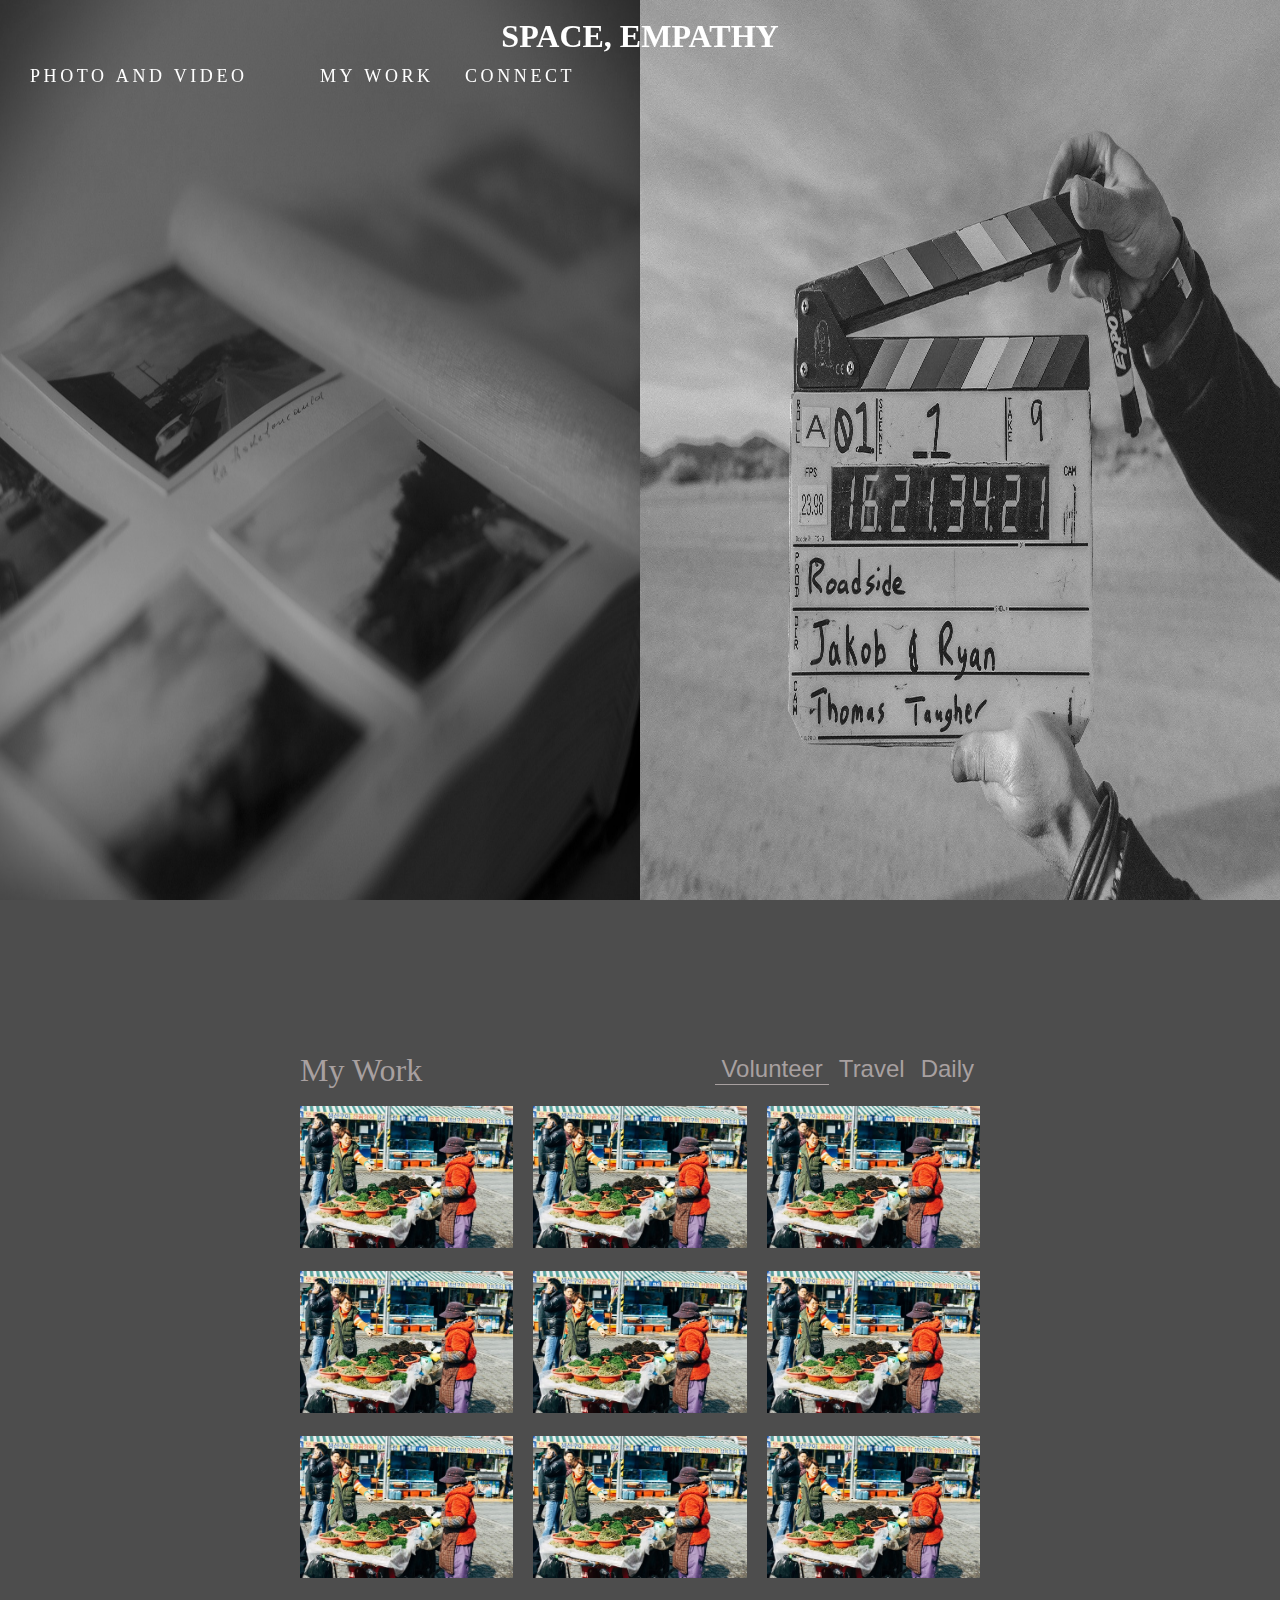
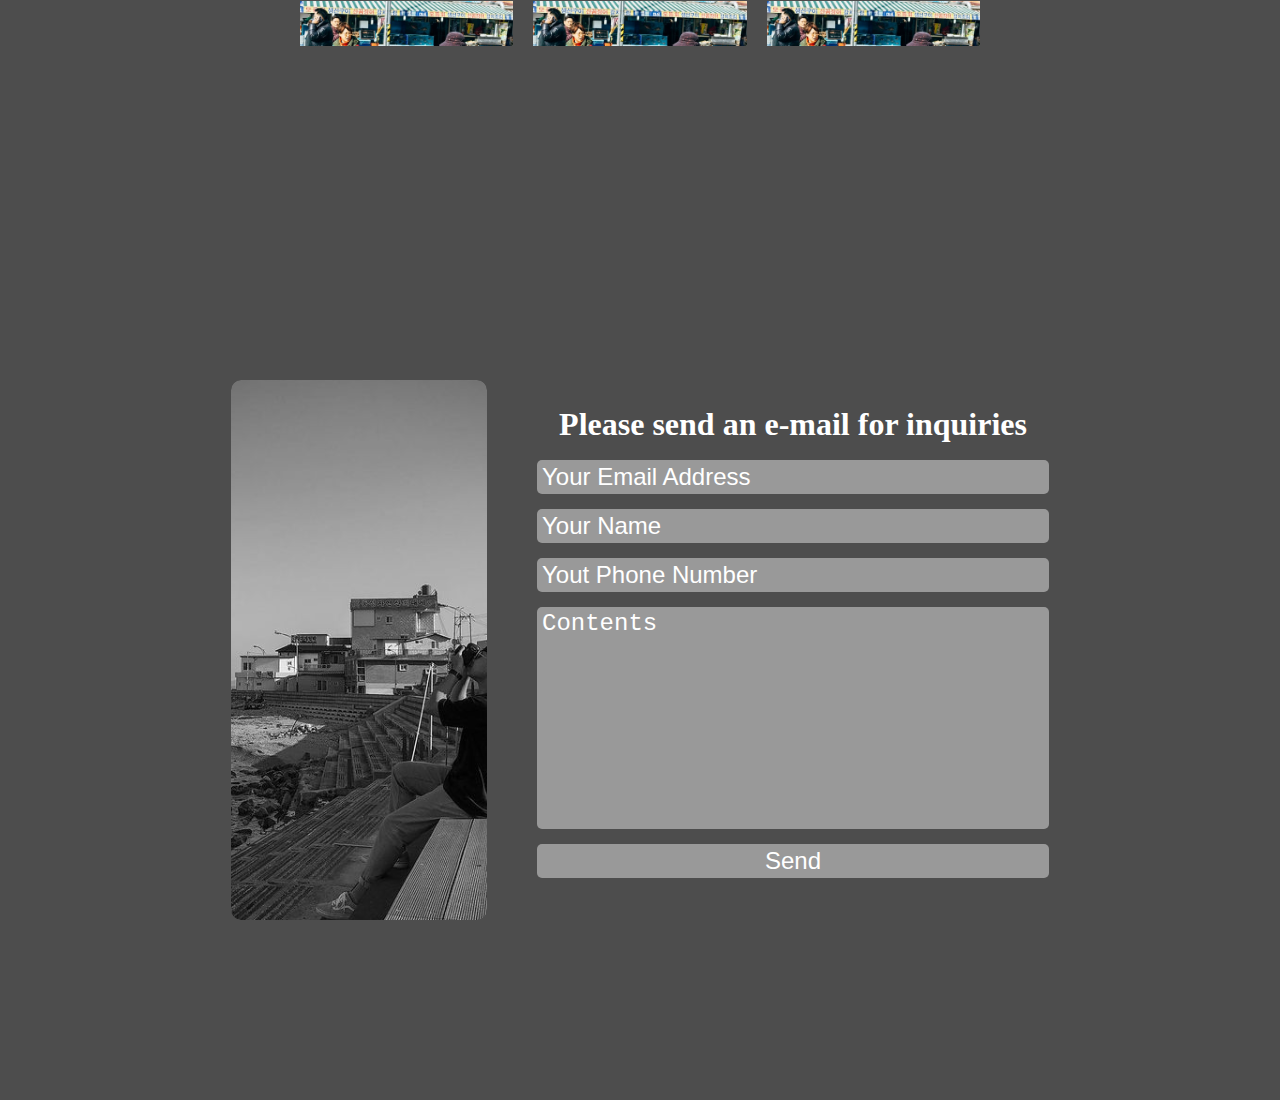
==== commit 8bb4d61f: "admin page ing" ====
--- a/index.html
+++ b/index.html
@@ -12,19 +12,19 @@
 
   <!-- og -->
   <meta property="og:type" content="website">
-  <meta property="og:site_name" content="">
-  <meta property="og:title" content="">
+  <meta property="og:site_name" content="Space, Empathy">
+  <meta property="og:title" content="Space, Empathy">
   <meta property="og:description" content="">
-  <meta property="og:img" content="">
-  <meta property="og:url" content="">
+  <meta property="og:img" content="./images/link-photo.jpg">
+  <meta property="og:url" content="/">
 
   <!-- twitter -->
   <meta property="twitter:card" content="summary">
   <meta property="twitter:site" content="">
-  <meta property="twitter:title" content="">
+  <meta property="twitter:title" content="Space, Empathy">
   <meta property="twitter:description" content="">
-  <meta property="twitter:img" content="">
-  <meta property="twitter:url" content="">
+  <meta property="twitter:img" content="./images/link-photo.jpg">
+  <meta property="twitter:url" content="/">
 
   <!-- StyleSheet -->
   <link rel="stylesheet" href="./css/reset.css">
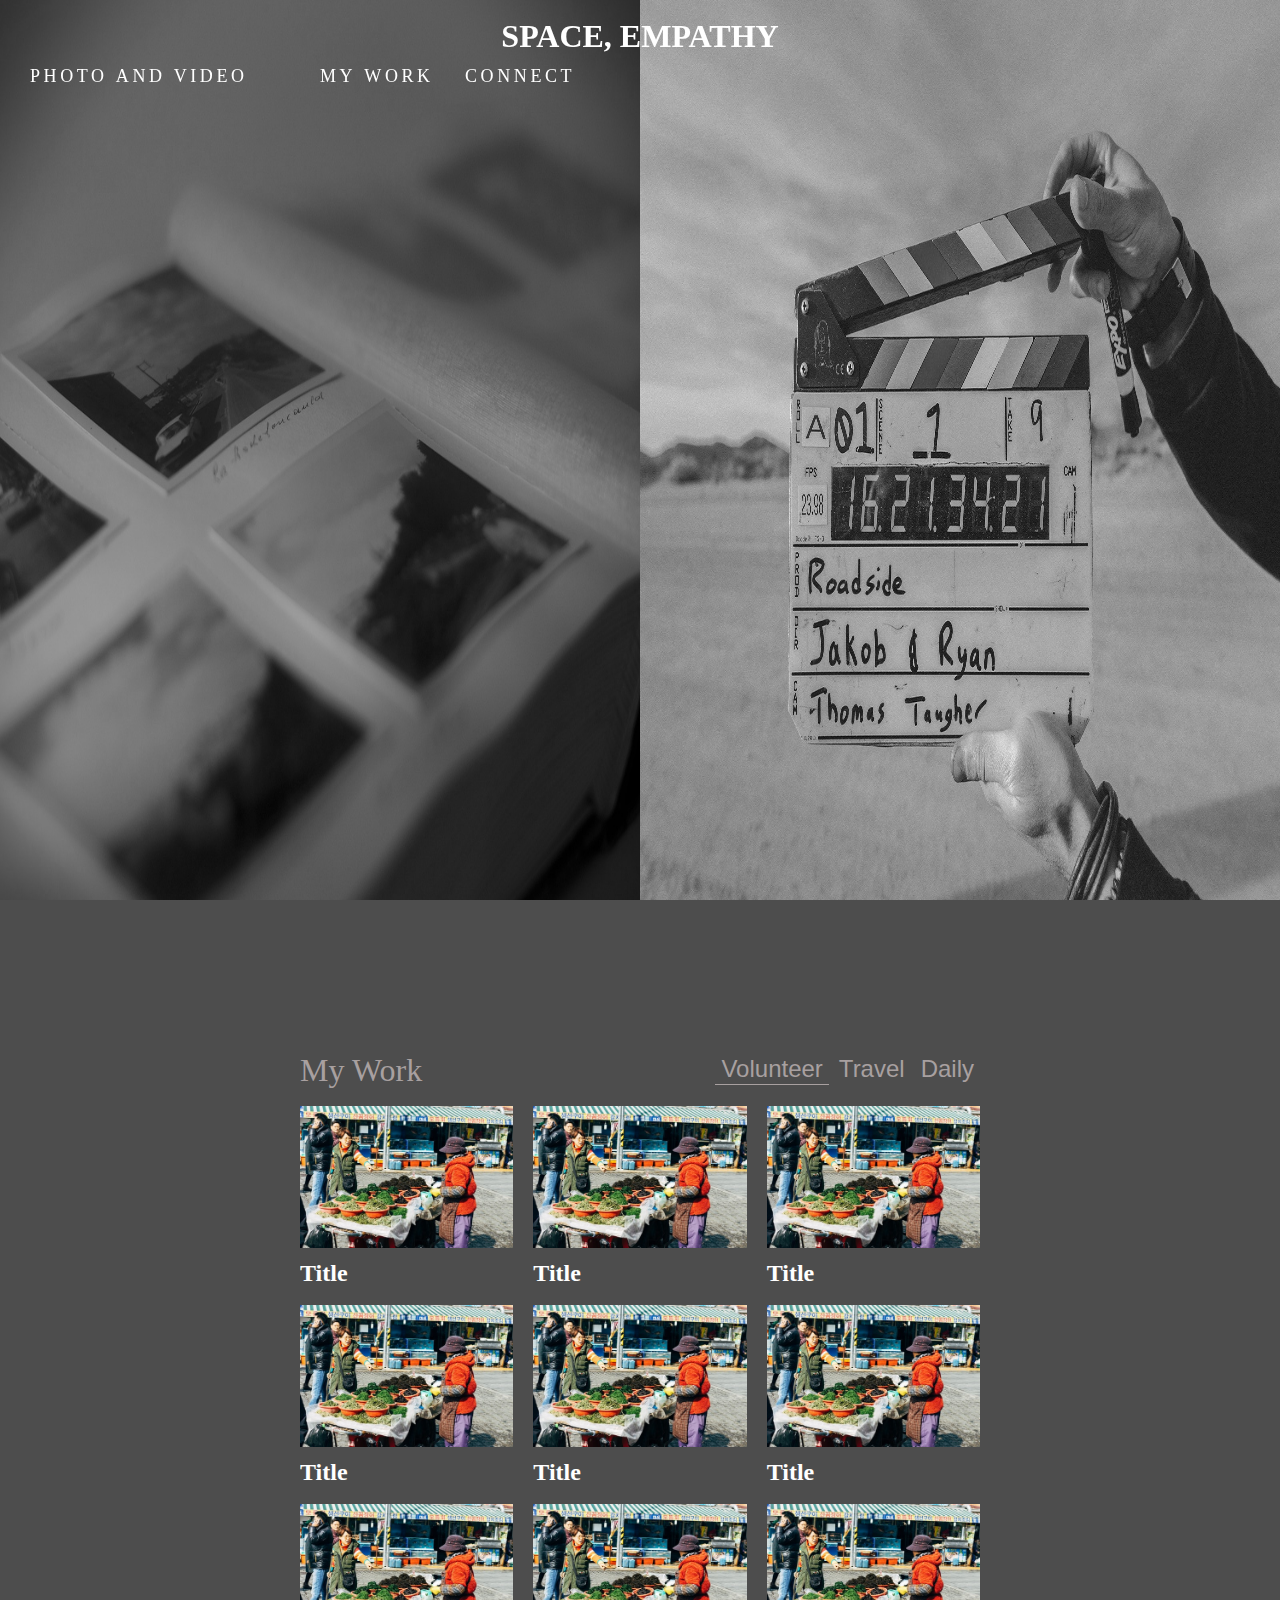
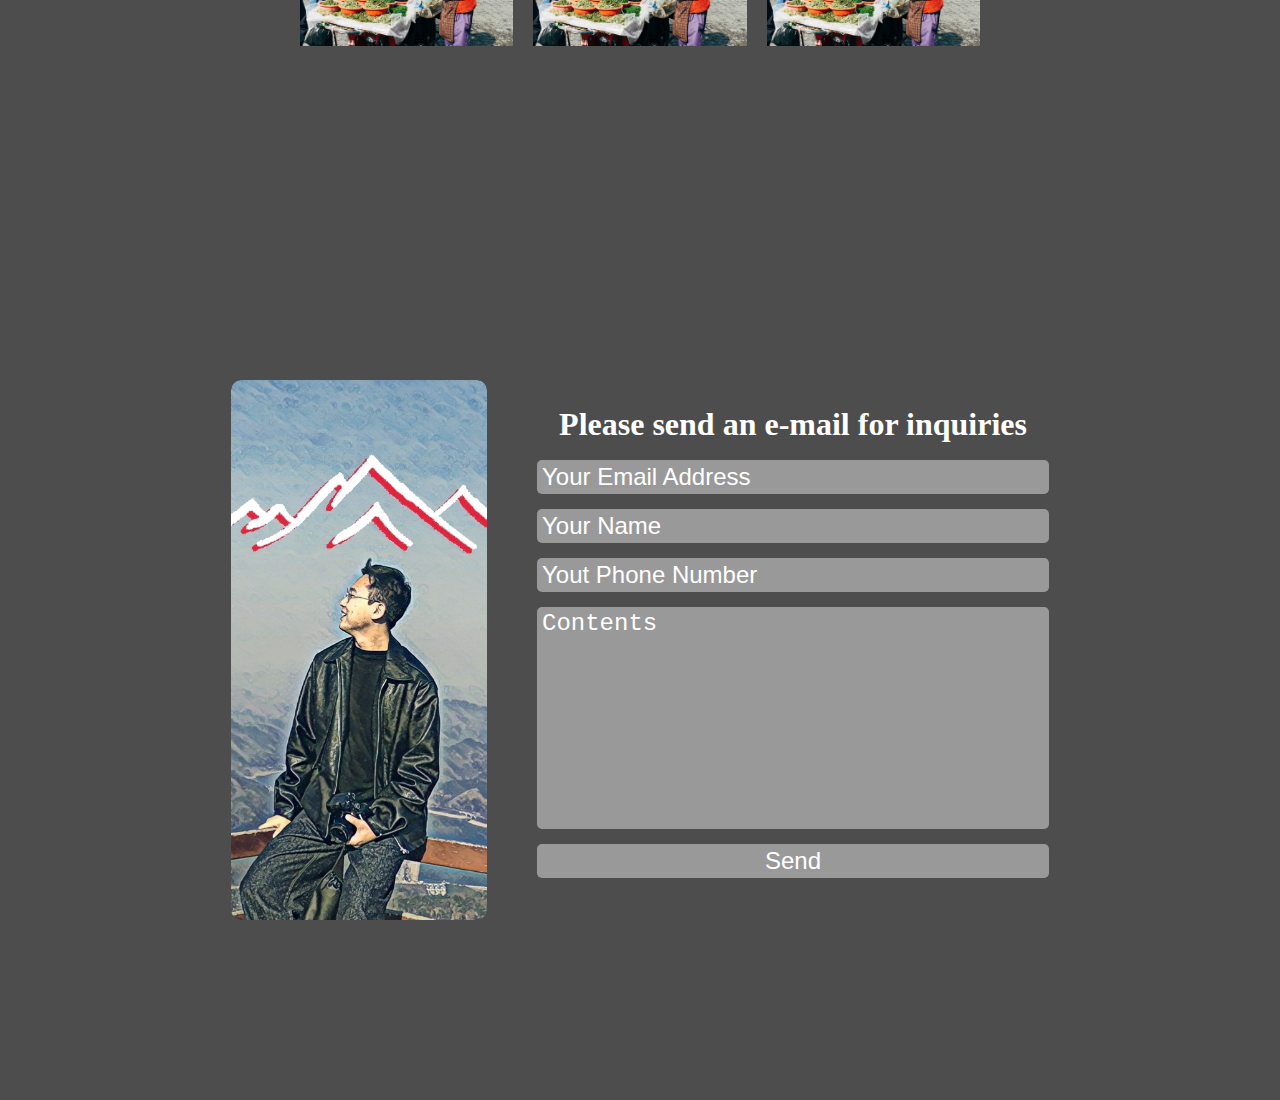
==== commit 7369aac1: "admin page ing" ====
--- a/index.html
+++ b/index.html
@@ -5,7 +5,7 @@
   <title>Space, Empathy</title>
 
   <meta name="author" content="kade">
-  <meta name="description" content="">
+  <meta name="description" content="같은 공간에서 서로 공감하면 추억을 그리고 싶다면, 최태산 작가[공간,공감]스냅">
 
   <meta http-equiv="X-UA-Compatible" content="IE=edge">
   <meta name="viewport" content="width=device-width, height=device-height, initial-scale=1.0">
@@ -14,7 +14,7 @@
   <meta property="og:type" content="website">
   <meta property="og:site_name" content="Space, Empathy">
   <meta property="og:title" content="Space, Empathy">
-  <meta property="og:description" content="">
+  <meta property="og:description" content="같은 공간에서 서로 공감하면 추억을 그리고 싶다면, 최태산 작가[공간,공감]스냅">
   <meta property="og:img" content="./images/link-photo.jpg">
   <meta property="og:url" content="/">
 
@@ -22,7 +22,7 @@
   <meta property="twitter:card" content="summary">
   <meta property="twitter:site" content="">
   <meta property="twitter:title" content="Space, Empathy">
-  <meta property="twitter:description" content="">
+  <meta property="twitter:description" content="같은 공간에서 서로 공감하면 추억을 그리고 싶다면, 최태산 작가[공간,공감]스냅">
   <meta property="twitter:img" content="./images/link-photo.jpg">
   <meta property="twitter:url" content="/">
 
@@ -60,40 +60,130 @@
   <main>
     <section class="hidden-camera">
       <ul class="img-container">
-        <li><img class="hidden-img" src="./images/Daily3.jpg" alt="img"></li>
-        <li><img class="hidden-img" src="./images/Daily3.jpg" alt="img"></li>
-        <li><img class="hidden-img" src="./images/Daily3.jpg" alt="img"></li>
-        <li><img class="hidden-img" src="./images/Daily3.jpg" alt="img"></li>
-        <li><img class="hidden-img" src="./images/Daily3.jpg" alt="img"></li>
-        <li><img class="hidden-img" src="./images/Daily3.jpg" alt="img"></li>
-        <li><img class="hidden-img" src="./images/Daily3.jpg" alt="img"></li>
-        <li><img class="hidden-img" src="./images/Daily3.jpg" alt="img"></li>
-        <li><img class="hidden-img" src="./images/Daily3.jpg" alt="img"></li>
-        <li><img class="hidden-img" src="./images/Daily3.jpg" alt="img"></li>
-        <li><img class="hidden-img" src="./images/Daily3.jpg" alt="img"></li>
-        <li><img class="hidden-img" src="./images/Daily3.jpg" alt="img"></li>
-        <li><img class="hidden-img" src="./images/Daily3.jpg" alt="img"></li>
-        <li><img class="hidden-img" src="./images/Daily3.jpg" alt="img"></li>
-        <li><img class="hidden-img" src="./images/Daily3.jpg" alt="img"></li>
-        <li><img class="hidden-img" src="./images/Daily3.jpg" alt="img"></li>
-        <li><img class="hidden-img" src="./images/Daily3.jpg" alt="img"></li>
-        <li><img class="hidden-img" src="./images/Daily3.jpg" alt="img"></li>
-        <li><img class="hidden-img" src="./images/Daily3.jpg" alt="img"></li>
-        <li><img class="hidden-img" src="./images/Daily3.jpg" alt="img"></li>
+        <li>
+          <img class="hidden-img" src="./images/Daily3.jpg" alt="img">
+          <p class="title">Title</p>
+        </li>
+        <li>
+          <img class="hidden-img" src="./images/Daily3.jpg" alt="img">
+          <p class="title">Title</p>
+        </li>
+        <li>
+          <img class="hidden-img" src="./images/Daily3.jpg" alt="img">
+          <p class="title">Title</p>
+        </li>
+        <li>
+          <img class="hidden-img" src="./images/Daily3.jpg" alt="img">
+          <p class="title">Title</p>
+        </li>
+        <li>
+          <img class="hidden-img" src="./images/Daily3.jpg" alt="img">
+          <p class="title">Title</p>
+        </li>
+        <li>
+          <img class="hidden-img" src="./images/Daily3.jpg" alt="img">
+          <p class="title">Title</p>
+        </li>
+        <li>
+          <img class="hidden-img" src="./images/Daily3.jpg" alt="img">
+          <p class="title">Title</p>
+        </li>
+        <li>
+          <img class="hidden-img" src="./images/Daily3.jpg" alt="img">
+          <p class="title">Title</p>
+        </li>
+        <li>
+          <img class="hidden-img" src="./images/Daily3.jpg" alt="img">
+          <p class="title">Title</p>
+        </li>
+        <li>
+          <img class="hidden-img" src="./images/Daily3.jpg" alt="img">
+          <p class="title">Title</p>
+        </li>
+        <li>
+          <img class="hidden-img" src="./images/Daily3.jpg" alt="img">
+          <p class="title">Title</p>
+        </li>
+        <li>
+          <img class="hidden-img" src="./images/Daily3.jpg" alt="img">
+          <p class="title">Title</p>
+        </li>
+        <li>
+          <img class="hidden-img" src="./images/Daily3.jpg" alt="img">
+          <p class="title">Title</p>
+        </li>
+        <li>
+          <img class="hidden-img" src="./images/Daily3.jpg" alt="img">
+          <p class="title">Title</p>
+        </li>
+        <li>
+          <img class="hidden-img" src="./images/Daily3.jpg" alt="img">
+          <p class="title">Title</p>
+        </li>
+        <li>
+          <img class="hidden-img" src="./images/Daily3.jpg" alt="img">
+          <p class="title">Title</p>
+        </li>
+        <li>
+          <img class="hidden-img" src="./images/Daily3.jpg" alt="img">
+          <p class="title">Title</p>
+        </li>
+        <li>
+          <img class="hidden-img" src="./images/Daily3.jpg" alt="img">
+          <p class="title">Title</p>
+        </li>
+        <li>
+          <img class="hidden-img" src="./images/Daily3.jpg" alt="img">
+          <p class="title">Title</p>
+        </li>
+        <li>
+          <img class="hidden-img" src="./images/Daily3.jpg" alt="img">
+          <p class="title">Title</p>
+        </li>
       </ul>
     </section>
     <section class="hidden-video off">
       <ul class="img-container">
-        <li><video src="./videos/video8.mp4" controls></video></li>
-        <li><video src="./videos/video8.mp4" controls></video></li>
-        <li><video src="./videos/video8.mp4" controls></video></li>
-        <li><video src="./videos/video8.mp4" controls></video></li>
-        <li><video src="./videos/video8.mp4" controls></video></li>
-        <li><video src="./videos/video8.mp4" controls></video></li>
-        <li><video src="./videos/video8.mp4" controls></video></li>
-        <li><video src="./videos/video8.mp4" controls></video></li>
-        <li><video src="./videos/video8.mp4" controls></video></li>
-        <li><video src="./videos/video8.mp4" controls></video></li>
+        <li>
+          <video src="./videos/video8.mp4" controls></video>
+          <p class="title">Title</p>
+        </li>
+        <li>
+          <video src="./videos/video8.mp4" controls></video>
+          <p class="title">Title</p>
+        </li>
+        <li>
+          <video src="./videos/video8.mp4" controls></video>
+          <p class="title">Title</p>
+        </li>
+        <li>
+          <video src="./videos/video8.mp4" controls></video>
+          <p class="title">Title</p>
+        </li>
+        <li>
+          <video src="./videos/video8.mp4" controls></video>
+          <p class="title">Title</p>
+        </li>
+        <li>
+          <video src="./videos/video8.mp4" controls></video>
+          <p class="title">Title</p>
+        </li>
+        <li>
+          <video src="./videos/video8.mp4" controls></video>
+          <p class="title">Title</p>
+        </li>
+        <li>
+          <video src="./videos/video8.mp4" controls></video>
+          <p class="title">Title</p>
+        </li>
+        <li>
+          <video src="./videos/video8.mp4" controls></video>
+          <p class="title">Title</p>
+        </li>
+        <li>
+          <video src="./videos/video8.mp4" controls></video>
+          <p class="title">Title</p>
+        </li>
       </ul>
     </section>
     <section id="my-work" class="section">
@@ -108,50 +198,158 @@
       <div class="work-container">
         <div class="my-work-imgs display-on">
           <ul>
-            <li><img src="./images/Daily1.jpg" alt="1"></li>
-            <li><img src="./images/Daily1.jpg" alt="1"></li>
-            <li><img src="./images/Daily1.jpg" alt="1"></li>
-            <li><img src="./images/Daily1.jpg" alt="1"></li>
-            <li><img src="./images/Daily1.jpg" alt="1"></li>
-            <li><img src="./images/Daily1.jpg" alt="1"></li>
-            <li><img src="./images/Daily1.jpg" alt="1"></li>
-            <li><img src="./images/Daily1.jpg" alt="1"></li>
-            <li><img src="./images/Daily1.jpg" alt="1"></li>
-            <li><img src="./images/Daily1.jpg" alt="1"></li>
-            <li><img src="./images/Daily1.jpg" alt="1"></li>
-            <li><img src="./images/Daily1.jpg" alt="1"></li>
+            <li>
+              <img src="./images/Daily1.jpg" alt="1">
+              <p class="title">Title</p>
+            </li>
+            <li>
+              <img src="./images/Daily1.jpg" alt="1">
+              <p class="title">Title</p>
+            </li>
+            <li>
+              <img src="./images/Daily1.jpg" alt="1">
+              <p class="title">Title</p>
+            </li>
+            <li>
+              <img src="./images/Daily1.jpg" alt="1">
+              <p class="title">Title</p>
+            </li>
+            <li>
+              <img src="./images/Daily1.jpg" alt="1">
+              <p class="title">Title</p>
+            </li>
+            <li>
+              <img src="./images/Daily1.jpg" alt="1">
+              <p class="title">Title</p>
+            </li>
+            <li>
+              <img src="./images/Daily1.jpg" alt="1">
+              <p class="title">Title</p>
+            </li>
+            <li>
+              <img src="./images/Daily1.jpg" alt="1">
+              <p class="title">Title</p>
+            </li>
+            <li>
+              <img src="./images/Daily1.jpg" alt="1">
+              <p class="title">Title</p>
+            </li>
+            <li>
+              <img src="./images/Daily1.jpg" alt="1">
+              <p class="title">Title</p>
+            </li>
+            <li>
+              <img src="./images/Daily1.jpg" alt="1">
+              <p class="title">Title</p>
+            </li>
+            <li>
+              <img src="./images/Daily1.jpg" alt="1">
+              <p class="title">Title</p>
+            </li>
           </ul>
         </div>
         <div class="my-work-imgs display-none">
           <ul>
-            <li><img src="./images/Daily2.jpg" alt="2"></li>
-            <li><img src="./images/Daily2.jpg" alt="2"></li>
-            <li><img src="./images/Daily2.jpg" alt="2"></li>
-            <li><img src="./images/Daily2.jpg" alt="2"></li>
-            <li><img src="./images/Daily2.jpg" alt="2"></li>
-            <li><img src="./images/Daily2.jpg" alt="2"></li>
-            <li><img src="./images/Daily2.jpg" alt="2"></li>
-            <li><img src="./images/Daily2.jpg" alt="2"></li>
-            <li><img src="./images/Daily2.jpg" alt="2"></li>
-            <li><img src="./images/Daily2.jpg" alt="2"></li>
-            <li><img src="./images/Daily2.jpg" alt="2"></li>
-            <li><img src="./images/Daily2.jpg" alt="2"></li>
+            <li>
+              <img src="./images/Daily2.jpg" alt="2">
+              <p class="title">Title</p>
+            </li>
+            <li>
+              <img src="./images/Daily2.jpg" alt="2">
+              <p class="title">Title</p>
+            </li>
+            <li>
+              <img src="./images/Daily2.jpg" alt="2">
+              <p class="title">Title</p>
+            </li>
+            <li>
+              <img src="./images/Daily2.jpg" alt="2">
+              <p class="title">Title</p>
+            </li>
+            <li>
+              <img src="./images/Daily2.jpg" alt="2">
+              <p class="title">Title</p>
+            </li>
+            <li>
+              <img src="./images/Daily2.jpg" alt="2">
+              <p class="title">Title</p>
+            </li>
+            <li>
+              <img src="./images/Daily2.jpg" alt="2">
+              <p class="title">Title</p>
+            </li>
+            <li>
+              <img src="./images/Daily2.jpg" alt="2">
+              <p class="title">Title</p>
+            </li>
+            <li>
+              <img src="./images/Daily2.jpg" alt="2">
+              <p class="title">Title</p>
+            </li>
+            <li>
+              <img src="./images/Daily2.jpg" alt="2">
+              <p class="title">Title</p>
+            </li>
+            <li>
+              <img src="./images/Daily2.jpg" alt="2">
+              <p class="title">Title</p>
+            </li>
+            <li>
+              <img src="./images/Daily2.jpg" alt="2">
+              <p class="title">Title</p>
+            </li>
           </ul>
         </div>
         <div class="my-work-imgs display-none">
           <ul>
-            <li><img src="./images/Daily3.jpg" alt="3"></li>
-            <li><img src="./images/Daily3.jpg" alt="3"></li>
-            <li><img src="./images/Daily3.jpg" alt="3"></li>
-            <li><img src="./images/Daily3.jpg" alt="3"></li>
-            <li><img src="./images/Daily3.jpg" alt="3"></li>
-            <li><img src="./images/Daily3.jpg" alt="3"></li>
-            <li><img src="./images/Daily3.jpg" alt="3"></li>
-            <li><img src="./images/Daily3.jpg" alt="3"></li>
-            <li><img src="./images/Daily3.jpg" alt="3"></li>
-            <li><img src="./images/Daily3.jpg" alt="3"></li>
-            <li><img src="./images/Daily3.jpg" alt="3"></li>
-            <li><img src="./images/Daily3.jpg" alt="3"></li>
+            <li>
+              <img src="./images/Daily3.jpg" alt="3">
+              <p class="title">Title</p>
+            </li>
+            <li>
+              <img src="./images/Daily3.jpg" alt="3">
+              <p class="title">Title</p>
+            </li>
+            <li>
+              <img src="./images/Daily3.jpg" alt="3">
+              <p class="title">Title</p>
+            </li>
+            <li>
+              <img src="./images/Daily3.jpg" alt="3">
+              <p class="title">Title</p>
+            </li>
+            <li>
+              <img src="./images/Daily3.jpg" alt="3">
+              <p class="title">Title</p>
+            </li>
+            <li>
+              <img src="./images/Daily3.jpg" alt="3">
+              <p class="title">Title</p>
+            </li>
+            <li>
+              <img src="./images/Daily3.jpg" alt="3">
+              <p class="title">Title</p>
+            </li>
+            <li>
+              <img src="./images/Daily3.jpg" alt="3">
+              <p class="title">Title</p>
+            </li>
+            <li>
+              <img src="./images/Daily3.jpg" alt="3">
+              <p class="title">Title</p>
+            </li>
+            <li>
+              <img src="./images/Daily3.jpg" alt="3">
+              <p class="title">Title</p>
+            </li>
+            <li>
+              <img src="./images/Daily3.jpg" alt="3">
+              <p class="title">Title</p>
+            </li>
+            <li>
+              <img src="./images/Daily3.jpg" alt="3">
+              <p class="title">Title</p>
+            </li>
           </ul>
         </div>
       </div>
--- a/css/global.css
+++ b/css/global.css
@@ -1 +1 @@
-@import url("https://fonts.googleapis.com/css2?family=Noto+Sans+JP:wght@100;300;400;500;700;900&display=swap");.body__container{background:#4d4d4d;position:relative}.body__container *{box-sizing:border-box}.body__container *.section{position:absolute;height:100vh;width:100%;transition:all .8s ease-in}.body__container *.scroll-up{top:-100vh}.body__container *.scroll-down{top:0}.body__container *.display-none{display:none}.body__container *.display-on{display:block}.body__container .zoom-img{position:absolute;width:100%;height:100vh;top:0;left:0;z-index:9;background:#000000;display:flex;justify-content:center;align-items:center}.body__container #photo-and-video nav{box-sizing:border-box;position:fixed;z-index:10;top:0;left:0;right:0;color:#fff;padding:20px 0;text-transform:uppercase}.body__container #photo-and-video nav h1{font-size:32px;font-weight:700;text-align:center;margin-bottom:15px}.body__container #photo-and-video nav h1:hover{cursor:default}.body__container #photo-and-video nav .open-menu{display:none;position:fixed;top:35px;right:5px;border:none;background:none;outline:none;font-size:2em;transform:translate(-50%, -50%);z-index:11}.body__container #photo-and-video nav .close-menu{display:none;position:fixed;top:35px;right:5px;border:none;background:none;outline:none;font-size:2em;transform:translate(-50%, -50%);z-index:11}.body__container #photo-and-video nav ul{width:50%;padding:0 30px;display:grid;grid-template-columns:2fr 1fr 1fr;font-size:18px;font-weight:100;letter-spacing:.2em}.body__container #photo-and-video nav ul li a:hover{color:#a8a0a0}.body__container #photo-and-video nav .prev-btn{display:none;border:none;outline:none;background:none;color:#fff;font-size:3em;position:absolute;transform:translate(-50%, -50%);top:75%;left:50px}.body__container #photo-and-video nav .prev-btn:hover{cursor:pointer}.body__container #photo-and-video section{display:flex;z-index:5}.body__container #photo-and-video section .camera-container,.body__container #photo-and-video section .video-container{width:50%;height:100%;overflow:hidden;display:flex;justify-content:center;align-items:center;transition:all 2s}.body__container #photo-and-video section .camera-container.view,.body__container #photo-and-video section .video-container.view{width:100%}.body__container #photo-and-video section .camera-container.hide,.body__container #photo-and-video section .video-container.hide{width:0}.body__container #photo-and-video section .camera-container img,.body__container #photo-and-video section .video-container img{height:120%;width:120%;filter:grayscale(100%);transition:filter .5s;cursor:pointer}.body__container #photo-and-video section .camera-container img:hover,.body__container #photo-and-video section .video-container img:hover{filter:none}.body__container main .hidden-camera,.body__container main .hidden-video{height:100vh;background:#4d4d4d;display:flex;justify-content:center;align-items:center}.body__container main .hidden-camera.on,.body__container main .hidden-video.on{display:flex}.body__container main .hidden-camera.off,.body__container main .hidden-video.off{display:none}.body__container main .hidden-camera .img-container,.body__container main .hidden-video .img-container{width:80%;height:80%;overflow-y:scroll;display:grid;grid-template-columns:repeat(4, 1fr);gap:20px;-ms-overflow-style:none;scrollbar-width:none}.body__container main .hidden-camera .img-container::-webkit-scrollbar,.body__container main .hidden-video .img-container::-webkit-scrollbar{display:none}.body__container main .hidden-camera .img-container li img,.body__container main .hidden-video .img-container li img{width:100%;height:100%}.body__container main .hidden-camera .img-container li video,.body__container main .hidden-video .img-container li video{width:100%;height:100%}.body__container main #my-work{background:#4d4d4d;display:flex;flex-direction:column;justify-content:center;align-items:center;padding:0 300px;top:100vh}.body__container main #my-work .work-header{width:100%;margin-left:auto;margin-bottom:20px;display:flex;justify-content:space-between}.body__container main #my-work .work-header h2{font-size:32px;color:#a8a0a0;font-weight:400;align-self:flex-start}.body__container main #my-work .work-header .btn-group button{border:none;outline:none;background:none;font-size:24px;color:#a8a0a0;border-bottom:1px solid #4d4d4d}.body__container main #my-work .work-header .btn-group button:hover{cursor:pointer}.body__container main #my-work .work-container{width:100%;height:60%;overflow-y:scroll;-ms-overflow-style:none;scrollbar-width:none}.body__container main #my-work .work-container::-webkit-scrollbar{display:none}.body__container main #my-work .work-container .my-work-imgs{width:100%}.body__container main #my-work .work-container .my-work-imgs ul{width:100%;display:grid;grid-template-columns:repeat(3, 1fr);gap:20px}.body__container main #my-work .work-container .my-work-imgs ul li img{width:100%}.body__container main #connect{top:200vh;background:#4d4d4d;display:flex;justify-content:center;align-items:center}.body__container main #connect .profile-container{border-radius:10px;position:relative;overflow:hidden;width:20%;height:60vh;margin-right:50px;text-indent:-250px;transition:all .5s}.body__container main #connect .profile-container:hover{text-indent:0}.body__container main #connect .profile-container:hover .profile-img{filter:blur(3px)}.body__container main #connect .profile-container .profile-img{border-radius:10px;overflow:hidden;width:100%;height:100%;top:0;left:0;position:absolute;background:url("../images/profile.png");background-position:-190px center;background-repeat:no-repeat}.body__container main #connect .profile-container .description{position:absolute;width:100%;height:100%;top:30px;left:20px}.body__container main #connect .profile-container .description ul{margin-bottom:20px}.body__container main #connect .profile-container .description ul li:first-child{font-size:32px;color:#fff;margin-bottom:10px}.body__container main #connect .profile-container .description ul li:last-child{font-size:24px}.body__container main #connect .send-container{width:40%}.body__container main #connect .send-container h3{text-align:center;font-size:32px;font-weight:700;color:#fff;margin-bottom:20px}.body__container main #connect .send-container form{display:flex;flex-direction:column}.body__container main #connect .send-container form *{border:none;outline:none;border-radius:5px;background:#999;color:#fff;margin-bottom:15px;padding:3px 5px;font-size:24px;font-weight:100}.body__container main #connect .send-container form *::placeholder{color:#fff}.body__container main #connect .send-container form textarea{resize:none}.body__container main #connect .send-container form button{transition:all .3s}.body__container main #connect .send-container form button:hover{cursor:pointer;background:#424242;color:#a8a0a0}
+@import url("https://fonts.googleapis.com/css2?family=Noto+Sans+JP:wght@100;300;400;500;700;900&display=swap");.body__container{background:#4d4d4d;position:relative}.body__container *{box-sizing:border-box}.body__container *.section{position:absolute;height:100vh;width:100%;transition:all .8s ease-in}.body__container *.scroll-up{top:-100vh}.body__container *.scroll-down{top:0}.body__container *.display-none{display:none}.body__container *.display-on{display:block}.body__container .zoom-img{position:absolute;width:100%;height:100vh;top:0;left:0;z-index:9;background:#000000;display:flex;justify-content:center;align-items:center}.body__container #photo-and-video nav{box-sizing:border-box;position:fixed;z-index:10;top:0;left:0;right:0;color:#fff;padding:20px 0;text-transform:uppercase}.body__container #photo-and-video nav h1{font-size:32px;font-weight:700;text-align:center;margin-bottom:15px}.body__container #photo-and-video nav h1:hover{cursor:default}.body__container #photo-and-video nav .open-menu{display:none;position:fixed;top:35px;right:5px;border:none;background:none;outline:none;font-size:2em;transform:translate(-50%, -50%);z-index:11}.body__container #photo-and-video nav .close-menu{display:none;position:fixed;top:35px;right:5px;border:none;background:none;outline:none;font-size:2em;transform:translate(-50%, -50%);z-index:11}.body__container #photo-and-video nav ul{width:50%;padding:0 30px;display:grid;grid-template-columns:2fr 1fr 1fr;font-size:18px;font-weight:100;letter-spacing:.2em}.body__container #photo-and-video nav ul li a:hover{color:#a8a0a0}.body__container #photo-and-video nav .prev-btn{display:none;border:none;outline:none;background:none;color:#fff;font-size:3em;position:absolute;transform:translate(-50%, -50%);top:75%;left:50px}.body__container #photo-and-video nav .prev-btn:hover{cursor:pointer}.body__container #photo-and-video section{display:flex;z-index:5}.body__container #photo-and-video section .camera-container,.body__container #photo-and-video section .video-container{width:50%;height:100%;overflow:hidden;display:flex;justify-content:center;align-items:center;transition:all 2s}.body__container #photo-and-video section .camera-container.view,.body__container #photo-and-video section .video-container.view{width:100%}.body__container #photo-and-video section .camera-container.hide,.body__container #photo-and-video section .video-container.hide{width:0}.body__container #photo-and-video section .camera-container img,.body__container #photo-and-video section .video-container img{height:120%;width:120%;filter:grayscale(100%);transition:filter .5s;cursor:pointer}.body__container #photo-and-video section .camera-container img:hover,.body__container #photo-and-video section .video-container img:hover{filter:none}.body__container main .hidden-camera,.body__container main .hidden-video{height:100vh;background:#4d4d4d;display:flex;justify-content:center;align-items:center}.body__container main .hidden-camera.on,.body__container main .hidden-video.on{display:flex}.body__container main .hidden-camera.off,.body__container main .hidden-video.off{display:none}.body__container main .hidden-camera .img-container,.body__container main .hidden-video .img-container{width:80%;height:80%;overflow-y:scroll;display:grid;grid-template-columns:repeat(4, 1fr);column-gap:20px;row-gap:50px;-ms-overflow-style:none;scrollbar-width:none}.body__container main .hidden-camera .img-container::-webkit-scrollbar,.body__container main .hidden-video .img-container::-webkit-scrollbar{display:none}.body__container main .hidden-camera .img-container li img,.body__container main .hidden-video .img-container li img{width:100%;height:100%;margin-bottom:10px}.body__container main .hidden-camera .img-container li video,.body__container main .hidden-video .img-container li video{width:100%;height:100%;margin-bottom:10px}.body__container main .hidden-camera .img-container li .title,.body__container main .hidden-video .img-container li .title{font-size:24px;font-weight:700;color:#fff}.body__container main #my-work{background:#4d4d4d;display:flex;flex-direction:column;justify-content:center;align-items:center;padding:0 300px;top:100vh}.body__container main #my-work .work-header{width:100%;margin-left:auto;margin-bottom:20px;display:flex;justify-content:space-between}.body__container main #my-work .work-header h2{font-size:32px;color:#a8a0a0;font-weight:400;align-self:flex-start}.body__container main #my-work .work-header .btn-group button{border:none;outline:none;background:none;font-size:24px;color:#a8a0a0;border-bottom:1px solid #4d4d4d}.body__container main #my-work .work-header .btn-group button:hover{cursor:pointer}.body__container main #my-work .work-container{width:100%;height:60%;overflow-y:scroll;-ms-overflow-style:none;scrollbar-width:none}.body__container main #my-work .work-container::-webkit-scrollbar{display:none}.body__container main #my-work .work-container .my-work-imgs{width:100%}.body__container main #my-work .work-container .my-work-imgs ul{width:100%;display:grid;grid-template-columns:repeat(3, 1fr);gap:20px}.body__container main #my-work .work-container .my-work-imgs ul li img{width:100%;margin-bottom:10px}.body__container main #my-work .work-container .my-work-imgs ul li .title{font-size:24px;font-weight:700;color:#fff}.body__container main #connect{top:200vh;background:#4d4d4d;display:flex;justify-content:center;align-items:center}.body__container main #connect .profile-container{border-radius:10px;position:relative;overflow:hidden;width:20%;height:60vh;margin-right:50px;text-indent:-250px;transition:all .5s}.body__container main #connect .profile-container:hover{text-indent:0}.body__container main #connect .profile-container:hover .profile-img{filter:blur(3px)}.body__container main #connect .profile-container .profile-img{border-radius:10px;overflow:hidden;width:100%;height:100%;top:0;left:0;position:absolute;background:url("../images/link-photo.jpg");background-position:center center;background-size:cover;background-repeat:no-repeat}.body__container main #connect .profile-container .description{position:absolute;width:100%;height:100%;top:30px;left:20px}.body__container main #connect .profile-container .description ul{margin-bottom:20px}.body__container main #connect .profile-container .description ul li:first-child{font-size:32px;color:#fff;margin-bottom:10px}.body__container main #connect .profile-container .description ul li:last-child{font-size:24px}.body__container main #connect .send-container{width:40%}.body__container main #connect .send-container h3{text-align:center;font-size:32px;font-weight:700;color:#fff;margin-bottom:20px}.body__container main #connect .send-container form{display:flex;flex-direction:column}.body__container main #connect .send-container form *{border:none;outline:none;border-radius:5px;background:#999;color:#fff;margin-bottom:15px;padding:3px 5px;font-size:24px;font-weight:100}.body__container main #connect .send-container form *::placeholder{color:#fff}.body__container main #connect .send-container form textarea{resize:none}.body__container main #connect .send-container form button{transition:all .3s}.body__container main #connect .send-container form button:hover{cursor:pointer;background:#424242;color:#a8a0a0}
